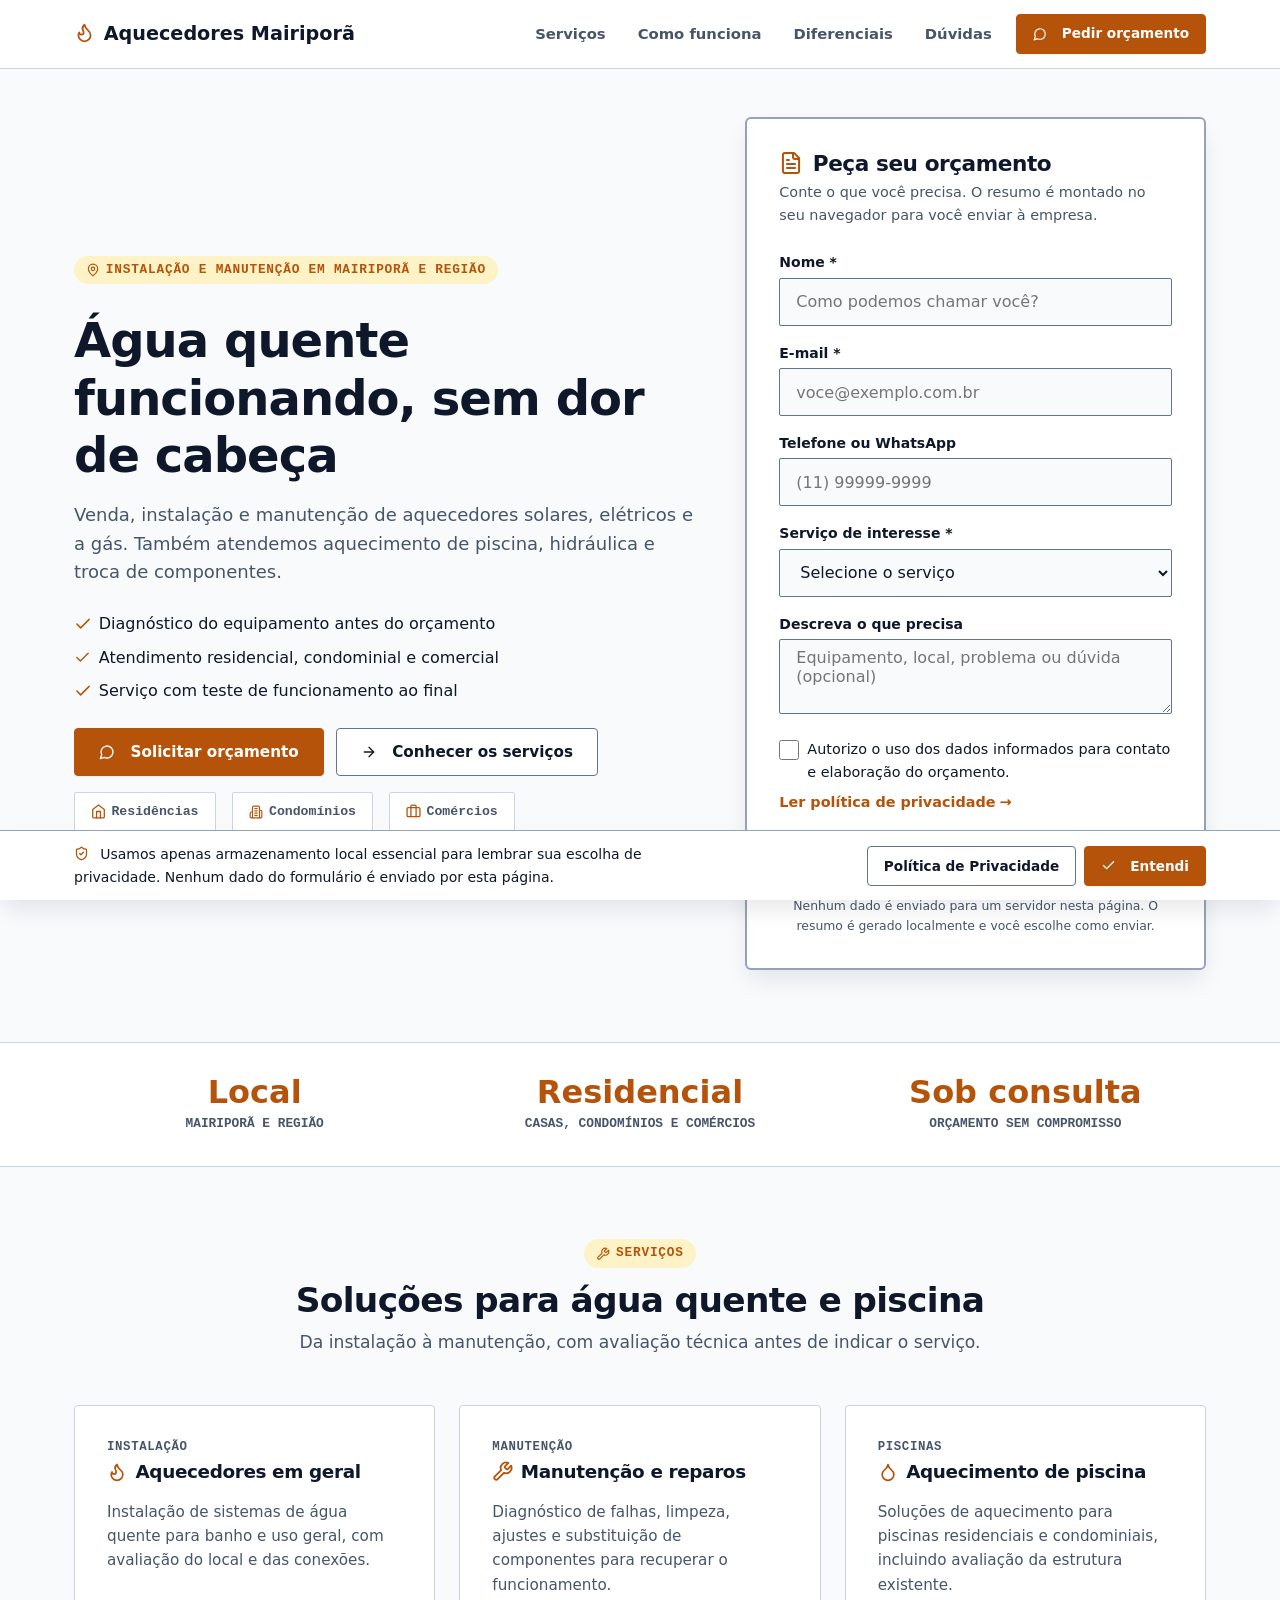
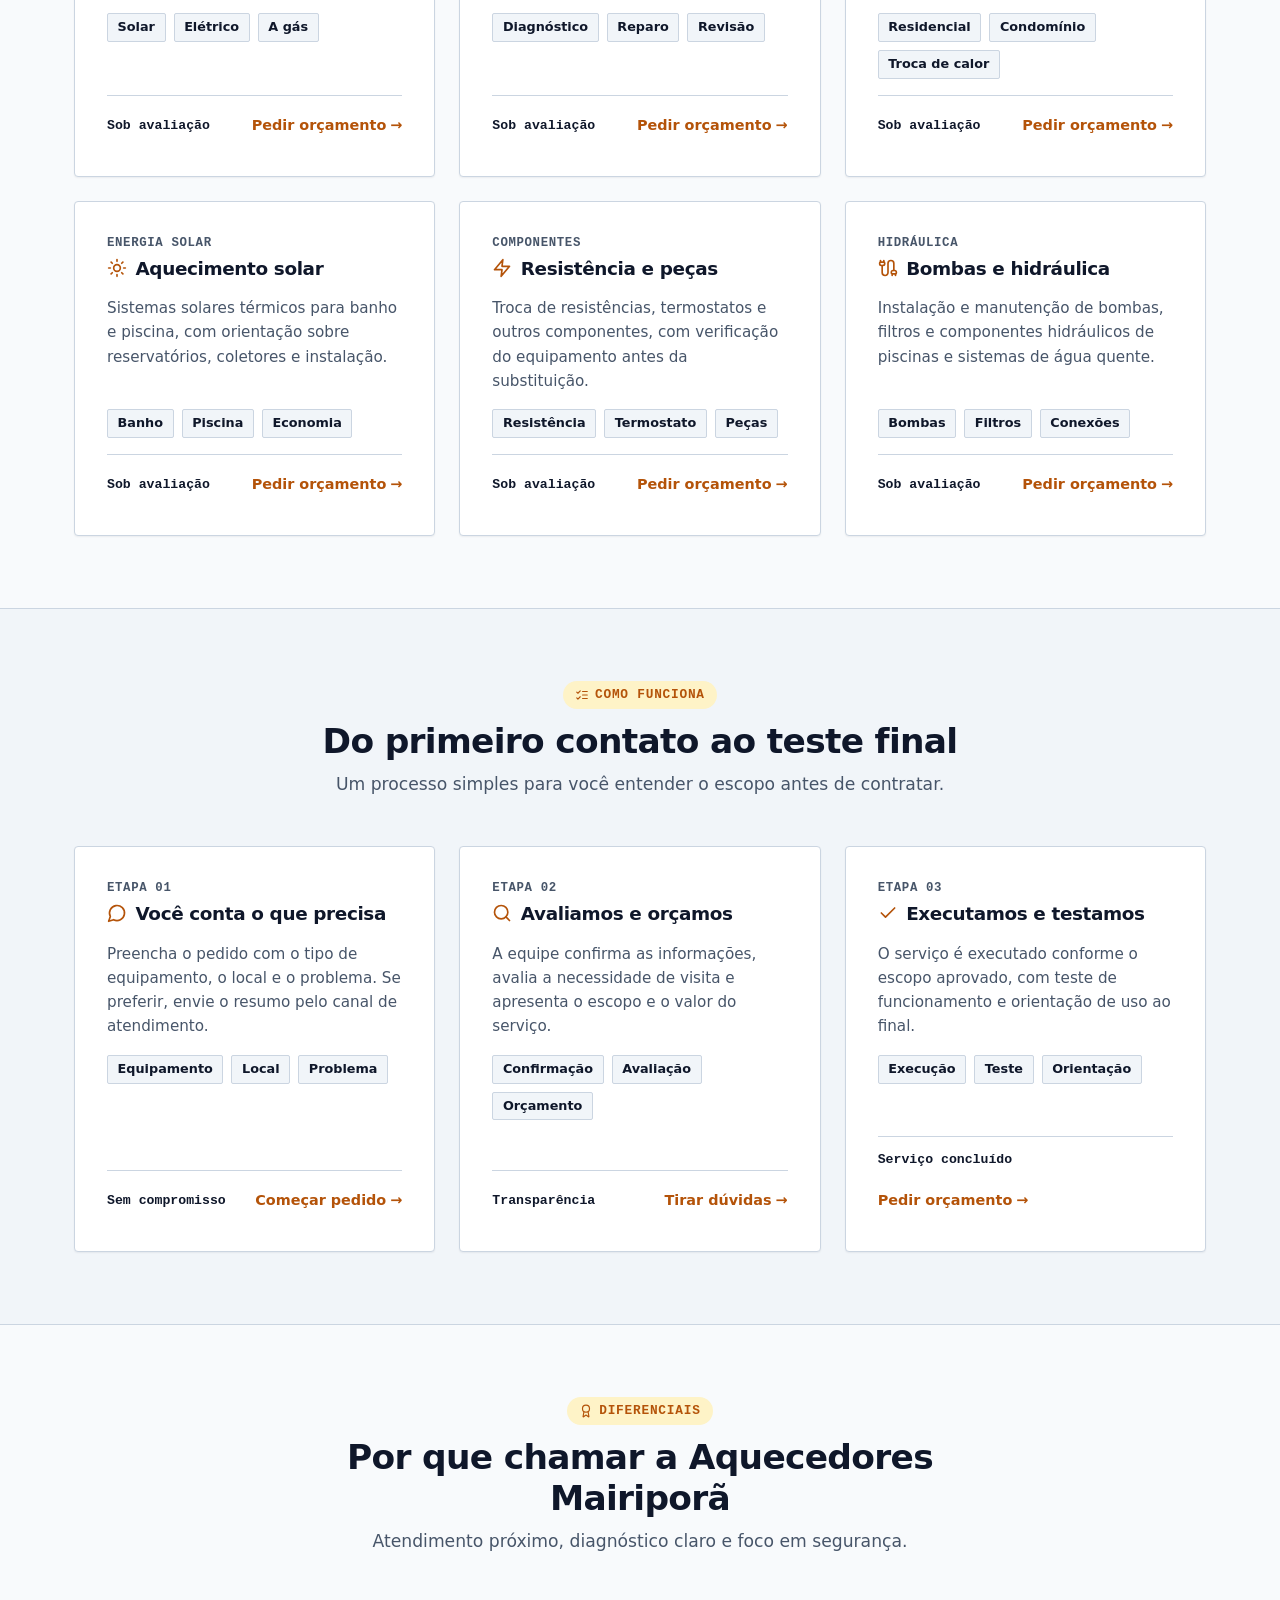
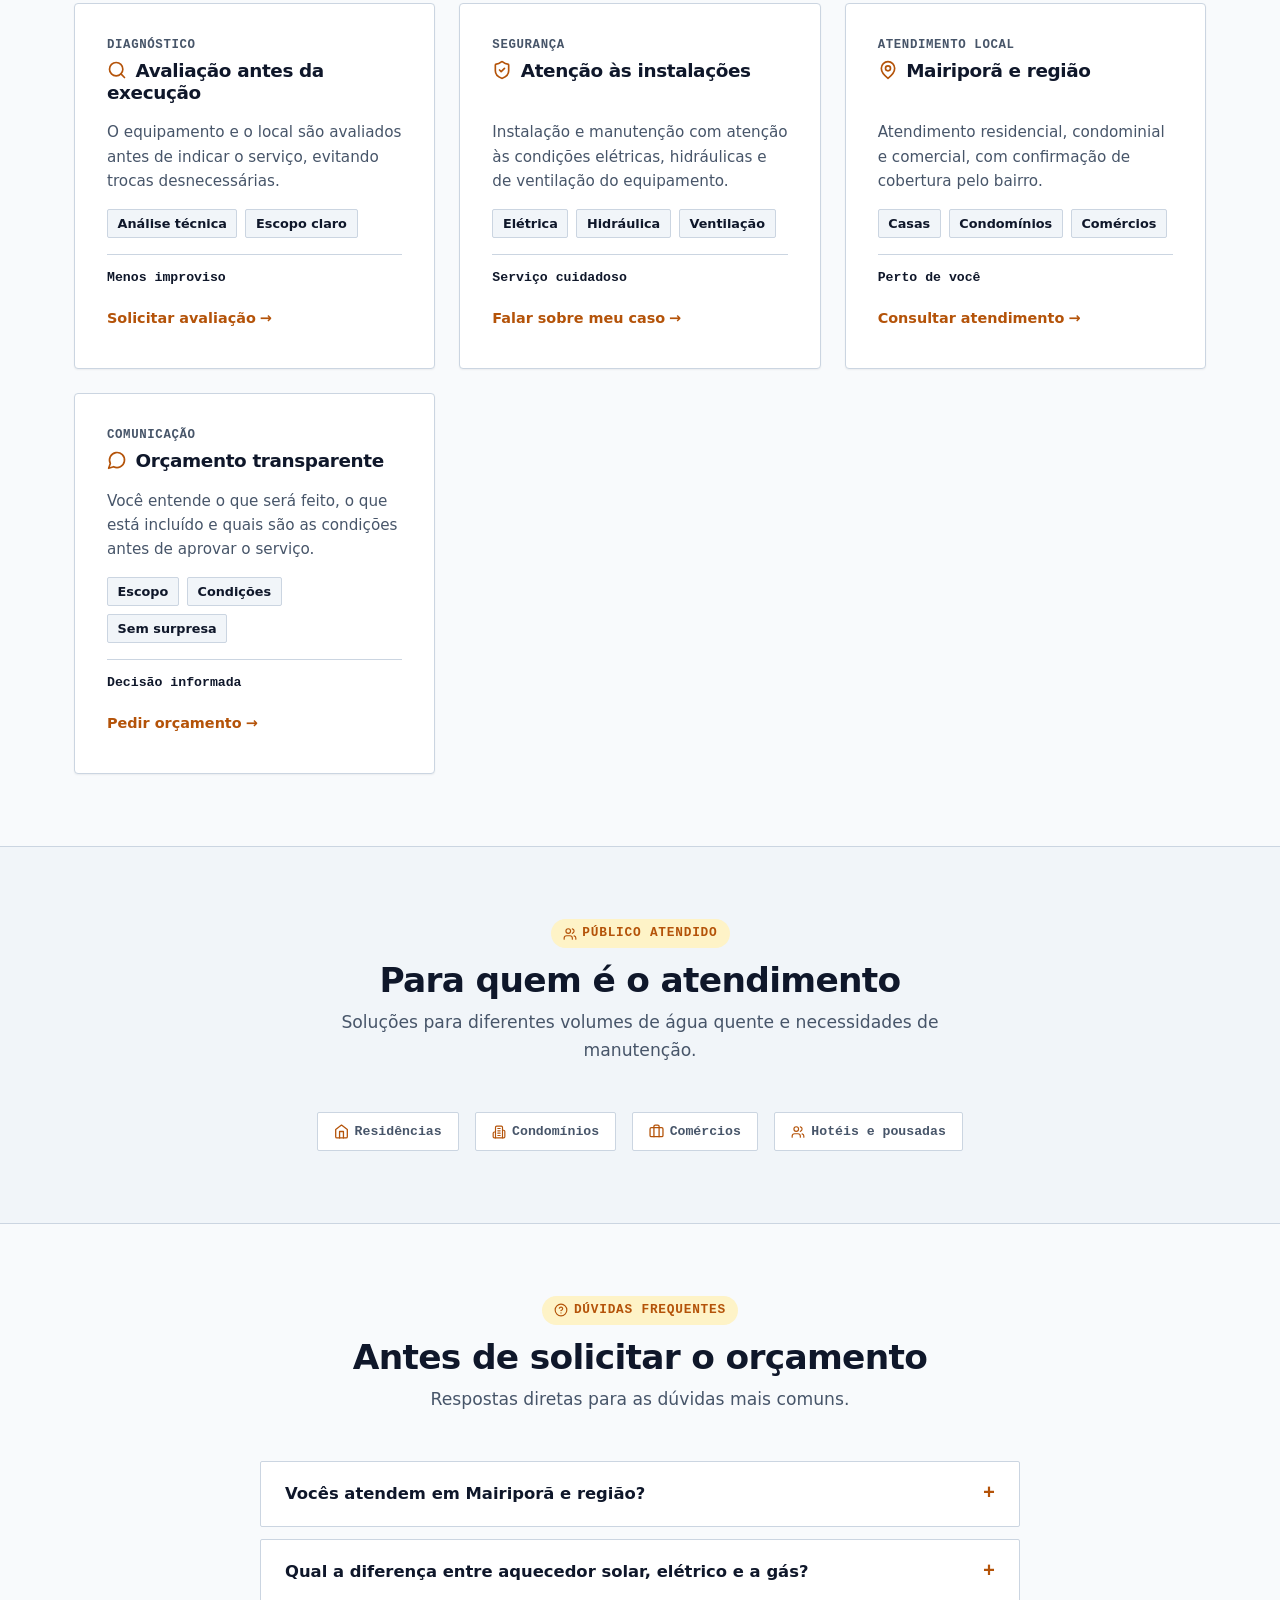
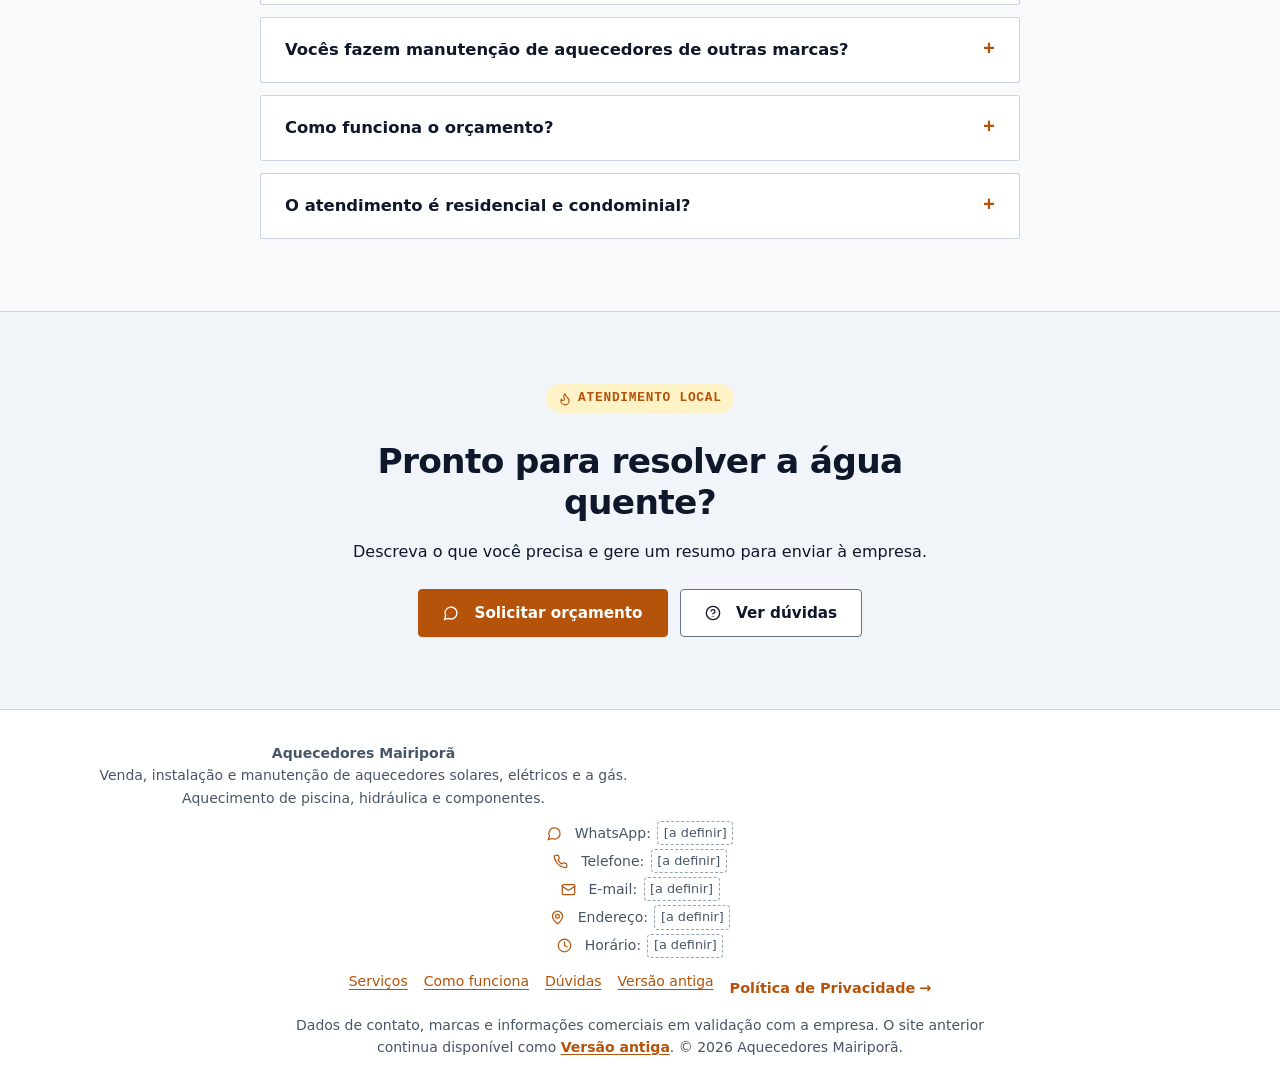
==== static/index.html @ c6a7354b "Landing page Aquecedores Mairipora com arquivo do site original" ====
<!DOCTYPE html>
<html lang="pt-BR" data-brand="industrial-obras" data-estilo="padrao">
<head>
  <meta charset="utf-8">
  <meta name="viewport" content="width=device-width, initial-scale=1.0">
  <title>Aquecedores Mairiporã — Instalação, manutenção e aquecimento de piscina</title>
  <meta name="description" content="Venda, instalação e manutenção de aquecedores solares, elétricos e a gás em Mairiporã e região. Aquecimento de piscina, hidráulica e troca de componentes.">
  <meta name="theme-color" content="#1c1917">

  <!-- Open Graph -->
  <meta property="og:type" content="website">
  <meta property="og:locale" content="pt_BR">
  <meta property="og:title" content="Aquecedores Mairiporã — Instalação, manutenção e aquecimento de piscina">
  <meta property="og:description" content="Atendimento técnico para residências, condomínios e comércios em Mairiporã e região. Solicite uma avaliação.">

  <!-- Twitter Card -->
  <meta name="twitter:card" content="summary">
  <meta name="twitter:title" content="Aquecedores Mairiporã">
  <meta name="twitter:description" content="Instalação, manutenção e aquecimento de piscina em Mairiporã e região.">

  <link rel="icon" href="assets/icons/flame.svg" type="image/svg+xml">
  <link rel="stylesheet" href="assets/css/styles.css">

  <!-- Dados Estruturados JSON-LD (Schema.org) -->
  <script type="application/ld+json">
  {
    "@context": "https://schema.org",
    "@graph": [
      {
        "@type": "HVACBusiness",
        "name": "Aquecedores Mairiporã",
        "description": "Venda, instalação e manutenção de aquecedores solares, elétricos e a gás, aquecimento de piscina, hidráulica e troca de componentes.",
        "areaServed": {
          "@type": "City",
          "name": "Mairiporã",
          "address": {
            "@type": "PostalAddress",
            "addressRegion": "SP",
            "addressCountry": "BR"
          }
        },
        "knowsAbout": [
          "Aquecedor solar",
          "Aquecedor elétrico",
          "Aquecedor a gás",
          "Aquecimento de piscina",
          "Manutenção de aquecedores",
          "Hidráulica de piscina"
        ]
      },
      {
        "@type": "FAQPage",
        "mainEntity": [
          {
            "@type": "Question",
            "name": "Vocês atendem em Mairiporã e região?",
            "acceptedAnswer": {
              "@type": "Answer",
              "text": "O atendimento é local. Informe o bairro e o tipo de serviço no pedido de orçamento para confirmar a cobertura."
            }
          },
          {
            "@type": "Question",
            "name": "Como funciona o orçamento?",
            "acceptedAnswer": {
              "@type": "Answer",
              "text": "Você descreve o equipamento e o problema. A equipe confirma as informações e apresenta o escopo e o valor do serviço."
            }
          },
          {
            "@type": "Question",
            "name": "Vocês fazem manutenção de aquecedores de outras marcas?",
            "acceptedAnswer": {
              "@type": "Answer",
              "text": "O equipamento é avaliado antes do serviço. A possibilidade e as condições são informadas no orçamento."
            }
          }
        ]
      }
    ]
  }
  </script>
</head>
<body>
  <a href="#conteudo-principal" class="skip-link">Pular para o conteúdo principal</a>

  <!-- Cabeçalho Principal -->
  <header class="site-header">
    <div class="container header-content">
      <a href="index.html" class="brand-logo" aria-label="Aquecedores Mairiporã — página inicial">
        <span data-icon="flame">Aquecedores Mairiporã</span>
      </a>

      <nav class="header-nav" aria-label="Navegação principal">
        <a href="#servicos">Serviços</a>
        <a href="#como-funciona">Como funciona</a>
        <a href="#diferenciais">Diferenciais</a>
        <a href="#faq">Dúvidas</a>
        <a href="#lead-form" class="btn btn-primary btn-sm" data-icon="message-circle">Pedir orçamento</a>
      </nav>
    </div>
  </header>

  <main id="conteudo-principal">

    <!-- 1. Hero: proposta de valor + formulário -->
    <section class="section-hero" aria-labelledby="hero-heading">
      <div class="container hero-grid">
        <div class="hero-copy">
          <p class="section-tag" data-icon="map-pin">Instalação e manutenção em Mairiporã e região</p>

          <h1 id="hero-heading">Água quente funcionando, sem dor de cabeça</h1>

          <p class="hero-subtitle">
            Venda, instalação e manutenção de aquecedores solares, elétricos e a gás. Também atendemos aquecimento de piscina, hidráulica e troca de componentes.
          </p>

          <ul class="check-list" aria-label="Benefícios do atendimento">
            <li data-icon="check">Diagnóstico do equipamento antes do orçamento</li>
            <li data-icon="check">Atendimento residencial, condominial e comercial</li>
            <li data-icon="check">Serviço com teste de funcionamento ao final</li>
          </ul>

          <div class="hero-actions">
            <a href="#lead-form" class="btn btn-primary" data-icon="message-circle">Solicitar orçamento</a>
            <a href="#servicos" class="btn btn-secondary" data-icon="arrow-right">Conhecer os serviços</a>
          </div>

          <ul class="logo-strip" aria-label="Resumo do atendimento">
            <li data-icon="home">Residências</li>
            <li data-icon="building-2">Condomínios</li>
            <li data-icon="briefcase">Comércios</li>
          </ul>
        </div>

        <div class="hero-action">
          <div class="form-card">
            <div class="form-header">
              <h2 class="form-title" data-icon="file-text">Peça seu orçamento</h2>
              <p class="form-desc">Conte o que você precisa. O resumo é montado no seu navegador para você enviar à empresa.</p>
            </div>

            <div id="form-feedback" class="form-feedback" aria-live="polite" tabindex="-1"></div>

            <form id="lead-form" novalidate>
              <input type="hidden" id="utm_source" name="utm_source" value="">
              <input type="hidden" id="utm_medium" name="utm_medium" value="">
              <input type="hidden" id="utm_campaign" name="utm_campaign" value="">
              <input type="hidden" id="utm_term" name="utm_term" value="">
              <input type="hidden" id="utm_content" name="utm_content" value="">

              <div class="form-group">
                <label for="lead-name" class="form-label">Nome *</label>
                <input
                  type="text"
                  id="lead-name"
                  name="name"
                  class="form-input"
                  placeholder="Como podemos chamar você?"
                  autocomplete="name"
                  required
                  aria-describedby="name-error"
                >
                <span id="name-error" class="form-error">Informe seu nome (mínimo 2 caracteres).</span>
              </div>

              <div class="form-group">
                <label for="lead-email" class="form-label">E-mail *</label>
                <input
                  type="email"
                  id="lead-email"
                  name="email"
                  class="form-input"
                  placeholder="voce@exemplo.com.br"
                  autocomplete="email"
                  inputmode="email"
                  required
                  aria-describedby="email-error"
                >
                <span id="email-error" class="form-error">Informe um endereço de e-mail válido.</span>
              </div>

              <div class="form-group">
                <label for="lead-phone" class="form-label">Telefone ou WhatsApp</label>
                <input
                  type="tel"
                  id="lead-phone"
                  name="phone"
                  class="form-input"
                  placeholder="(11) 99999-9999"
                  autocomplete="tel"
                  inputmode="tel"
                  aria-describedby="phone-error"
                >
                <span id="phone-error" class="form-error">Informe um telefone válido com DDD ou deixe o campo em branco.</span>
              </div>

              <div class="form-group">
                <label for="lead-service" class="form-label">Serviço de interesse *</label>
                <select
                  id="lead-service"
                  name="selected_service"
                  class="form-input"
                  required
                  aria-describedby="service-error"
                >
                  <option value="">Selecione o serviço</option>
                  <option value="Instalação de aquecedor">Instalação de aquecedor</option>
                  <option value="Manutenção ou reparo">Manutenção ou reparo</option>
                  <option value="Aquecimento de piscina">Aquecimento de piscina</option>
                  <option value="Aquecimento solar">Aquecimento solar</option>
                  <option value="Troca de resistência e componentes">Troca de resistência e componentes</option>
                  <option value="Hidráulica e bombas">Hidráulica e bombas</option>
                  <option value="Outro serviço">Outro serviço</option>
                </select>
                <span id="service-error" class="form-error">Selecione o serviço de interesse.</span>
              </div>

              <div class="form-group">
                <label for="lead-message" class="form-label">Descreva o que precisa</label>
                <textarea
                  id="lead-message"
                  name="message"
                  class="form-input"
                  rows="3"
                  placeholder="Equipamento, local, problema ou dúvida (opcional)"
                ></textarea>
              </div>

              <div class="form-group">
                <div class="form-check">
                  <input
                    type="checkbox"
                    id="lead-consent"
                    name="consent"
                    class="form-checkbox"
                    required
                    aria-describedby="consent-error"
                  >
                  <label for="lead-consent">Autorizo o uso dos dados informados para contato e elaboração do orçamento.</label>
                </div>
                <span id="consent-error" class="form-error">É necessário autorizar o contato para gerar o resumo.</span>
                <button type="button" class="card-link" data-open-lgpd-modal>Ler política de privacidade</button>
              </div>

              <button type="submit" class="btn btn-primary btn-block" data-icon="send">
                Gerar resumo do pedido
              </button>

              <p class="form-privacy">
                Nenhum dado é enviado para um servidor nesta página. O resumo é gerado localmente e você escolhe como enviar.
              </p>
            </form>
          </div>
        </div>
      </div>
    </section>

    <!-- 2. Faixa de métricas qualitativas -->
    <section class="section-metrics" aria-label="Resumo do atendimento">
      <div class="container metrics-grid">
        <div>
          <p class="metric-number">Local</p>
          <p class="metric-label">Mairiporã e região</p>
        </div>
        <div>
          <p class="metric-number">Residencial</p>
          <p class="metric-label">Casas, condomínios e comércios</p>
        </div>
        <div>
          <p class="metric-number">Sob consulta</p>
          <p class="metric-label">Orçamento sem compromisso</p>
        </div>
      </div>
    </section>

    <!-- 3. Serviços -->
    <section id="servicos" class="section" aria-labelledby="servicos-titulo">
      <div class="container">
        <header class="section-header">
          <p class="section-tag" data-icon="wrench">Serviços</p>
          <h2 id="servicos-titulo">Soluções para água quente e piscina</h2>
          <p class="section-lead">Da instalação à manutenção, com avaliação técnica antes de indicar o serviço.</p>
        </header>

        <div class="grid">
          <article class="card">
            <header class="card-header">
              <span class="meta">Instalação</span>
              <h3 data-icon="flame">Aquecedores em geral</h3>
            </header>
            <p>Instalação de sistemas de água quente para banho e uso geral, com avaliação do local e das conexões.</p>
            <ul class="tag-list" aria-label="Aplicações">
              <li>Solar</li>
              <li>Elétrico</li>
              <li>A gás</li>
            </ul>
            <footer class="card-footer">
              <span class="card-meta">Sob avaliação</span>
              <a href="#lead-form" class="card-link" data-select-service="Instalação de aquecedor">Pedir orçamento</a>
            </footer>
          </article>

          <article class="card">
            <header class="card-header">
              <span class="meta">Manutenção</span>
              <h3 data-icon="wrench">Manutenção e reparos</h3>
            </header>
            <p>Diagnóstico de falhas, limpeza, ajustes e substituição de componentes para recuperar o funcionamento.</p>
            <ul class="tag-list" aria-label="Aplicações">
              <li>Diagnóstico</li>
              <li>Reparo</li>
              <li>Revisão</li>
            </ul>
            <footer class="card-footer">
              <span class="card-meta">Sob avaliação</span>
              <a href="#lead-form" class="card-link" data-select-service="Manutenção ou reparo">Pedir orçamento</a>
            </footer>
          </article>

          <article class="card">
            <header class="card-header">
              <span class="meta">Piscinas</span>
              <h3 data-icon="droplet">Aquecimento de piscina</h3>
            </header>
            <p>Soluções de aquecimento para piscinas residenciais e condominiais, incluindo avaliação da estrutura existente.</p>
            <ul class="tag-list" aria-label="Aplicações">
              <li>Residencial</li>
              <li>Condomínio</li>
              <li>Troca de calor</li>
            </ul>
            <footer class="card-footer">
              <span class="card-meta">Sob avaliação</span>
              <a href="#lead-form" class="card-link" data-select-service="Aquecimento de piscina">Pedir orçamento</a>
            </footer>
          </article>

          <article class="card">
            <header class="card-header">
              <span class="meta">Energia solar</span>
              <h3 data-icon="sun">Aquecimento solar</h3>
            </header>
            <p>Sistemas solares térmicos para banho e piscina, com orientação sobre reservatórios, coletores e instalação.</p>
            <ul class="tag-list" aria-label="Aplicações">
              <li>Banho</li>
              <li>Piscina</li>
              <li>Economia</li>
            </ul>
            <footer class="card-footer">
              <span class="card-meta">Sob avaliação</span>
              <a href="#lead-form" class="card-link" data-select-service="Aquecimento solar">Pedir orçamento</a>
            </footer>
          </article>

          <article class="card">
            <header class="card-header">
              <span class="meta">Componentes</span>
              <h3 data-icon="zap">Resistência e peças</h3>
            </header>
            <p>Troca de resistências, termostatos e outros componentes, com verificação do equipamento antes da substituição.</p>
            <ul class="tag-list" aria-label="Aplicações">
              <li>Resistência</li>
              <li>Termostato</li>
              <li>Peças</li>
            </ul>
            <footer class="card-footer">
              <span class="card-meta">Sob avaliação</span>
              <a href="#lead-form" class="card-link" data-select-service="Troca de resistência e componentes">Pedir orçamento</a>
            </footer>
          </article>

          <article class="card">
            <header class="card-header">
              <span class="meta">Hidráulica</span>
              <h3 data-icon="cable">Bombas e hidráulica</h3>
            </header>
            <p>Instalação e manutenção de bombas, filtros e componentes hidráulicos de piscinas e sistemas de água quente.</p>
            <ul class="tag-list" aria-label="Aplicações">
              <li>Bombas</li>
              <li>Filtros</li>
              <li>Conexões</li>
            </ul>
            <footer class="card-footer">
              <span class="card-meta">Sob avaliação</span>
              <a href="#lead-form" class="card-link" data-select-service="Hidráulica e bombas">Pedir orçamento</a>
            </footer>
          </article>
        </div>
      </div>
    </section>

    <!-- 4. Como funciona -->
    <section id="como-funciona" class="section section-alt" aria-labelledby="como-funciona-titulo">
      <div class="container">
        <header class="section-header">
          <p class="section-tag" data-icon="list-checks">Como funciona</p>
          <h2 id="como-funciona-titulo">Do primeiro contato ao teste final</h2>
          <p class="section-lead">Um processo simples para você entender o escopo antes de contratar.</p>
        </header>

        <div class="grid">
          <article class="card">
            <header class="card-header">
              <span class="meta">Etapa 01</span>
              <h3 data-icon="message-circle">Você conta o que precisa</h3>
            </header>
            <p>Preencha o pedido com o tipo de equipamento, o local e o problema. Se preferir, envie o resumo pelo canal de atendimento.</p>
            <ul class="tag-list" aria-label="O que informar">
              <li>Equipamento</li>
              <li>Local</li>
              <li>Problema</li>
            </ul>
            <footer class="card-footer">
              <span class="card-meta">Sem compromisso</span>
              <a href="#lead-form" class="card-link">Começar pedido</a>
            </footer>
          </article>

          <article class="card">
            <header class="card-header">
              <span class="meta">Etapa 02</span>
              <h3 data-icon="search">Avaliamos e orçamos</h3>
            </header>
            <p>A equipe confirma as informações, avalia a necessidade de visita e apresenta o escopo e o valor do serviço.</p>
            <ul class="tag-list" aria-label="O que acontece">
              <li>Confirmação</li>
              <li>Avaliação</li>
              <li>Orçamento</li>
            </ul>
            <footer class="card-footer">
              <span class="card-meta">Transparência</span>
              <a href="#faq" class="card-link">Tirar dúvidas</a>
            </footer>
          </article>

          <article class="card">
            <header class="card-header">
              <span class="meta">Etapa 03</span>
              <h3 data-icon="check">Executamos e testamos</h3>
            </header>
            <p>O serviço é executado conforme o escopo aprovado, com teste de funcionamento e orientação de uso ao final.</p>
            <ul class="tag-list" aria-label="Entrega">
              <li>Execução</li>
              <li>Teste</li>
              <li>Orientação</li>
            </ul>
            <footer class="card-footer">
              <span class="card-meta">Serviço concluído</span>
              <a href="#lead-form" class="card-link">Pedir orçamento</a>
            </footer>
          </article>
        </div>
      </div>
    </section>

    <!-- 5. Diferenciais -->
    <section id="diferenciais" class="section" aria-labelledby="diferenciais-titulo">
      <div class="container">
        <header class="section-header">
          <p class="section-tag" data-icon="award">Diferenciais</p>
          <h2 id="diferenciais-titulo">Por que chamar a Aquecedores Mairiporã</h2>
          <p class="section-lead">Atendimento próximo, diagnóstico claro e foco em segurança.</p>
        </header>

        <div class="grid">
          <article class="card">
            <header class="card-header">
              <span class="meta">Diagnóstico</span>
              <h3 data-icon="search">Avaliação antes da execução</h3>
            </header>
            <p>O equipamento e o local são avaliados antes de indicar o serviço, evitando trocas desnecessárias.</p>
            <ul class="tag-list" aria-label="Benefícios">
              <li>Análise técnica</li>
              <li>Escopo claro</li>
            </ul>
            <footer class="card-footer">
              <span class="card-meta">Menos improviso</span>
              <a href="#lead-form" class="card-link">Solicitar avaliação</a>
            </footer>
          </article>

          <article class="card">
            <header class="card-header">
              <span class="meta">Segurança</span>
              <h3 data-icon="shield-check">Atenção às instalações</h3>
            </header>
            <p>Instalação e manutenção com atenção às condições elétricas, hidráulicas e de ventilação do equipamento.</p>
            <ul class="tag-list" aria-label="Cuidados">
              <li>Elétrica</li>
              <li>Hidráulica</li>
              <li>Ventilação</li>
            </ul>
            <footer class="card-footer">
              <span class="card-meta">Serviço cuidadoso</span>
              <a href="#lead-form" class="card-link">Falar sobre meu caso</a>
            </footer>
          </article>

          <article class="card">
            <header class="card-header">
              <span class="meta">Atendimento local</span>
              <h3 data-icon="map-pin">Mairiporã e região</h3>
            </header>
            <p>Atendimento residencial, condominial e comercial, com confirmação de cobertura pelo bairro.</p>
            <ul class="tag-list" aria-label="Público">
              <li>Casas</li>
              <li>Condomínios</li>
              <li>Comércios</li>
            </ul>
            <footer class="card-footer">
              <span class="card-meta">Perto de você</span>
              <a href="#lead-form" class="card-link">Consultar atendimento</a>
            </footer>
          </article>

          <article class="card">
            <header class="card-header">
              <span class="meta">Comunicação</span>
              <h3 data-icon="message-circle">Orçamento transparente</h3>
            </header>
            <p>Você entende o que será feito, o que está incluído e quais são as condições antes de aprovar o serviço.</p>
            <ul class="tag-list" aria-label="Benefícios">
              <li>Escopo</li>
              <li>Condições</li>
              <li>Sem surpresa</li>
            </ul>
            <footer class="card-footer">
              <span class="card-meta">Decisão informada</span>
              <a href="#lead-form" class="card-link">Pedir orçamento</a>
            </footer>
          </article>
        </div>
      </div>
    </section>

    <!-- 6. Público atendido -->
    <section class="section section-alt" aria-labelledby="publico-titulo">
      <div class="container">
        <header class="section-header">
          <p class="section-tag" data-icon="users">Público atendido</p>
          <h2 id="publico-titulo">Para quem é o atendimento</h2>
          <p class="section-lead">Soluções para diferentes volumes de água quente e necessidades de manutenção.</p>
        </header>

        <ul class="logo-strip" aria-label="Tipos de atendimento">
          <li data-icon="home">Residências</li>
          <li data-icon="building-2">Condomínios</li>
          <li data-icon="briefcase">Comércios</li>
          <li data-icon="users">Hotéis e pousadas</li>
        </ul>
      </div>
    </section>

    <!-- 7. FAQ -->
    <section id="faq" class="section" aria-labelledby="faq-titulo">
      <div class="container">
        <header class="section-header">
          <p class="section-tag" data-icon="help-circle">Dúvidas frequentes</p>
          <h2 id="faq-titulo">Antes de solicitar o orçamento</h2>
          <p class="section-lead">Respostas diretas para as dúvidas mais comuns.</p>
        </header>

        <div class="faq-list">
          <details class="faq-item">
            <summary class="faq-question">Vocês atendem em Mairiporã e região?</summary>
            <div class="faq-answer">
              <p>O atendimento é local. Informe o bairro e o tipo de serviço no pedido de orçamento para confirmar a cobertura.</p>
            </div>
          </details>

          <details class="faq-item">
            <summary class="faq-question">Qual a diferença entre aquecedor solar, elétrico e a gás?</summary>
            <div class="faq-answer">
              <p>O solar usa a energia do sol para aquecer a água; o elétrico usa resistência; o a gás usa combustível e exige instalação adequada de ventilação. A escolha depende do local, do consumo e da estrutura disponível.</p>
            </div>
          </details>

          <details class="faq-item">
            <summary class="faq-question">Vocês fazem manutenção de aquecedores de outras marcas?</summary>
            <div class="faq-answer">
              <p>O equipamento é avaliado antes do serviço. A possibilidade e as condições são informadas no orçamento.</p>
            </div>
          </details>

          <details class="faq-item">
            <summary class="faq-question">Como funciona o orçamento?</summary>
            <div class="faq-answer">
              <p>Você descreve o equipamento e o problema. A equipe confirma as informações e apresenta o escopo e o valor do serviço.</p>
            </div>
          </details>

          <details class="faq-item">
            <summary class="faq-question">O atendimento é residencial e condominial?</summary>
            <div class="faq-answer">
              <p>Sim. O atendimento é voltado a residências, condomínios e comércios, incluindo sistemas de água quente e piscinas.</p>
            </div>
          </details>
        </div>
      </div>
    </section>

    <!-- 8. CTA final -->
    <section class="section section-alt" aria-labelledby="cta-final-titulo">
      <div class="container cta-banner">
        <p class="section-tag" data-icon="flame">Atendimento local</p>
        <h2 id="cta-final-titulo">Pronto para resolver a água quente?</h2>
        <p>Descreva o que você precisa e gere um resumo para enviar à empresa.</p>
        <div class="hero-actions">
          <a href="#lead-form" class="btn btn-primary" data-icon="message-circle">Solicitar orçamento</a>
          <a href="#faq" class="btn btn-secondary" data-icon="help-circle">Ver dúvidas</a>
        </div>
      </div>
    </section>

  </main>

  <!-- Rodapé -->
  <footer class="site-footer">
    <div class="container">
      <p><strong>Aquecedores Mairiporã</strong></p>
      <p>Venda, instalação e manutenção de aquecedores solares, elétricos e a gás. Aquecimento de piscina, hidráulica e componentes.</p>

      <ul class="contact-list" aria-label="Canais de contato">
        <li data-icon="message-circle">WhatsApp: <span class="placeholder">[a definir]</span></li>
        <li data-icon="phone">Telefone: <span class="placeholder">[a definir]</span></li>
        <li data-icon="mail">E-mail: <span class="placeholder">[a definir]</span></li>
        <li data-icon="map-pin">Endereço: <span class="placeholder">[a definir]</span></li>
        <li data-icon="clock">Horário: <span class="placeholder">[a definir]</span></li>
      </ul>

      <ul class="footer-links">
        <li><a href="#servicos">Serviços</a></li>
        <li><a href="#como-funciona">Como funciona</a></li>
        <li><a href="#faq">Dúvidas</a></li>
        <li><a href="versao-antiga/index.html" title="Abrir o arquivo do site original">Versão antiga</a></li>
        <li><button type="button" class="card-link" data-open-lgpd-modal>Política de Privacidade</button></li>
      </ul>

      <p class="footer-note">
        Dados de contato, marcas e informações comerciais em validação com a empresa.
        O site anterior continua disponível como <a href="versao-antiga/index.html" title="Abrir o arquivo do site original">Versão antiga</a>.
        © <span data-current-year>2026</span> Aquecedores Mairiporã.
      </p>
    </div>
  </footer>

  <!-- Barra flutuante de conversão -->
  <aside class="floating-cta" aria-label="Atalho para orçamento">
    <a href="#lead-form" class="btn btn-primary btn-sm" data-icon="message-circle">Pedir orçamento</a>
  </aside>

  <!-- Aviso de privacidade / LGPD -->
  <aside id="lgpd-banner" class="lgpd-banner" aria-label="Aviso de privacidade" data-lgpd-banner hidden>
    <div class="container lgpd-banner-inner">
      <p data-icon="shield-check">
        Usamos apenas armazenamento local essencial para lembrar sua escolha de privacidade. Nenhum dado do formulário é enviado por esta página.
      </p>
      <div class="lgpd-actions">
        <button type="button" class="btn btn-secondary btn-sm" data-open-lgpd-modal>Política de Privacidade</button>
        <button type="button" class="btn btn-primary btn-sm" data-accept-lgpd data-icon="check">Entendi</button>
      </div>
    </div>
  </aside>

  <dialog id="dialog-lgpd" class="proto-dialog" aria-labelledby="dialog-lgpd-title">
    <article class="card">
      <header class="card-header">
        <span class="meta">Privacidade · LGPD (Lei nº 13.709/2018)</span>
        <h3 id="dialog-lgpd-title" data-icon="lock">Política de Privacidade</h3>
      </header>
      <div>
        <p><strong>1. Dados informados:</strong> nome, e-mail, telefone, serviço de interesse e mensagem são usados somente para contato e elaboração do orçamento solicitado.</p>
        <p><strong>2. Funcionamento desta página:</strong> o resumo do pedido é montado no seu navegador. Nenhum dado é enviado a um servidor por esta página; o envio depende da ação de copiar o resumo ou abrir o canal de atendimento configurado.</p>
        <p><strong>3. Armazenamento local:</strong> usamos o armazenamento local apenas para registrar que você leu este aviso. Você pode limpar esses dados no navegador a qualquer momento.</p>
        <p><strong>4. Direitos do titular:</strong> para solicitar confirmação, correção ou exclusão dos seus dados, use os canais de contato informados no rodapé.</p>
      </div>
      <ul class="tag-list" aria-label="Compromissos de privacidade">
        <li>Dados mínimos</li>
        <li>Sem envio automático</li>
        <li>Controle do titular</li>
      </ul>
      <footer class="card-footer">
        <form method="dialog">
          <button type="submit" class="btn btn-secondary btn-sm">Fechar</button>
        </form>
        <button type="button" class="btn btn-primary btn-sm" data-accept-lgpd data-icon="check">Entendi</button>
      </footer>
    </article>
  </dialog>

  <script src="assets/js/main.js"></script>
</body>
</html>
---- static/assets/css/styles.css ----
/* ==========================================================================
   Kit Mestre de Landing Pages e Protótipos Comerciais - Folha de Estilo Única
   Serve index.html, prototipos.html e todos os projetos derivados.
   Pilares: Simplicidade, Padronização Estrutural (Subgrid), WCAG 2.2 AA

   Camadas do arquivo (ordem importa - ver docs/estilos/README.md):
     1.  Tokens globais, temas de cor (data-theme) e marcas de acento (data-brand)
     1B. Camada de estilos visuais (data-estilo)  <- forma, tipografia, densidade
     2-10. Core de componentes reutilizáveis
     11. Overrides de componente por estilo    (data-estilo)
     12. Movimento reduzido e impressão
   ========================================================================== */

/* --------------------------------------------------------------------------
   1. Design Tokens, Temas de Cor (data-theme) e Piso de Acessibilidade
   -------------------------------------------------------------------------- */
:root,
html[data-theme="light"] {
  --font-sans: system-ui, -apple-system, BlinkMacSystemFont, "Segoe UI", Roboto, "Helvetica Neue", Arial, sans-serif;
  --font-mono: ui-monospace, "Cascadia Mono", "SFMono-Regular", Consolas, monospace;

  /* Paleta Base - Tema Claro (Contraste WCAG 2.2 AA) */
  --color-bg: #f8fafc;
  --color-surface: #ffffff;
  --color-surface-subtle: #f1f5f9;
  --color-border: #cbd5e1;
  --color-border-strong: #94a3b8;
  --color-text-main: #0f172a;
  --color-text-muted: #475569;

  /* Perfil 1 (Padrão): Corporativo B2B */
  --color-primary: #0f172a;
  --color-cta: #0369a1;
  --color-cta-hover: #075985;
  --color-cta-subtle: #e0f2fe;
  --color-cta-text: #ffffff;
  --color-accent-ink: var(--color-cta);
  --color-accent-outline: var(--color-cta);
  --color-cta-contrast: var(--color-cta-text);

  /* Estados Semânticos */
  --color-success: #15803d;
  --color-success-bg: #f0fdf4;
  --color-error: #b91c1c;
  --color-error-bg: #fef2f2;
  --color-warning: #b45309;
  --color-warning-bg: #fef3c7;

  /* Foco Visível (WCAG 2.2 SC 2.4.7) */
  --focus-ring: 2px solid var(--color-accent-outline);
  --focus-offset: 3px;

  /* Escala de Espaçamento */
  --space-2xs: 0.25rem;
  --space-xs: 0.5rem;
  --space-sm: 0.75rem;
  --space-md: 1rem;
  --space-lg: 1.5rem;
  --space-xl: 2rem;
  --space-2xl: 3rem;
  --space-3xl: 4.5rem;

  /* Bordas, Raios e Sombras */
  --line-width: 1px;
  --radius-sm: 6px;
  --radius-md: 10px;
  --radius-lg: 14px;
  --radius-pill: 9999px;
  --shadow-sm: 0 1px 2px 0 rgba(15, 23, 42, 0.06);
  --shadow-md: 0 4px 12px -2px rgba(15, 23, 42, 0.08);
  --shadow-lg: 0 12px 24px -4px rgba(15, 23, 42, 0.1);

  --transition-fast: 0.15s ease;

  /* Tipografia de corpo (sobrescrita por data-estilo) */
  --font-serif: ui-serif, Georgia, "Times New Roman", Times, serif;
  --font-size-body: 1rem;
  --line-height-body: 1.6;

  /* Densidade de seção (sobrescrita por data-estilo) */
  --section-space: var(--space-3xl);

  /* Piso de Acessibilidade - WCAG 2.2 SC 1.4.11 (>= 3:1 em componentes) */
  --color-border-functional: #64748b;
  --field-border-width: var(--line-width);

  /* Acento neutro usado por estilos (ex.: blueprint tecnico) */
  --color-style-accent: #0e7490;

  /* Tratamento de foco por estilo (padrao: anel; institucional: bloco amarelo) */
  --focus-block-bg: transparent;
  --focus-block-shadow: none;
}

/* Perfil 2: SaaS & Tecnologia (Índigo Vibrante) */
html[data-brand="saas-tech"] {
  --color-cta: #4338ca;
  --color-cta-hover: #3730a3;
  --color-cta-subtle: #e0e7ff;
  --radius-sm: 8px;
  --radius-md: 12px;
  --radius-lg: 18px;
}

/* Perfil 3: Executivo, Saúde & Clínicas (Esmeralda) */
html[data-brand="executivo-saude"] {
  --color-cta: #047857;
  --color-cta-hover: #065f46;
  --color-cta-subtle: #d1fae5;
}

/* Perfil 4: Industrial, Engenharia & Condomínios (Âmbar Técnico / Cantos Retos) */
html[data-brand="industrial-obras"] {
  --color-cta: #b45309;
  --color-cta-hover: #92400e;
  --color-cta-subtle: #fef3c7;
  --radius-sm: 2px;
  --radius-md: 4px;
  --radius-lg: 6px;
}

/* Perfil 5: Comércio, Varejo & Oferta Direta (Laranja/Vermelho Conversão) */
html[data-brand="comercio-varejo"] {
  --color-cta: #c2410c;
  --color-cta-hover: #9a3412;
  --color-cta-subtle: #ffedd5;
}

/* Perfil 6: Editorial Neo-Brutalista (Bordas Marcadas e Sombra Sólida) */
html[data-brand="editorial-brutalista"] {
  --color-bg: #fffdf7;
  --color-border: #0f172a;
  --color-border-strong: #0f172a;
  --color-cta: #1d4ed8;
  --color-cta-hover: #1e40af;
  --color-cta-subtle: #dbeafe;
  --line-width: 2px;
  --radius-sm: 0px;
  --radius-md: 0px;
  --radius-lg: 0px;
  --shadow-sm: 4px 4px 0 var(--color-border-strong);
  --shadow-md: 6px 6px 0 var(--color-border-strong);
  --shadow-lg: 8px 8px 0 var(--color-border-strong);
}

/* Novas paletas: acento, neutro de fundo e par de texto do CTA. */
html[data-brand="terracota-areia"] {
  --color-bg: #faf7f2; --color-surface-subtle: #f3ece3;
  --color-cta: #a23622; --color-cta-hover: #812b1d;
  --color-cta-subtle: #fbeae4; --color-cta-text: #ffffff;
}
html[data-brand="vinho-mauve"] {
  --color-bg: #faf7fa; --color-surface-subtle: #f3edf3;
  --color-cta: #9f1239; --color-cta-hover: #881337;
  --color-cta-subtle: #ffe4e6; --color-cta-text: #ffffff;
}
html[data-brand="lima-grafite"] {
  --color-bg: #f7f9fb; --color-surface-subtle: #eaf0f5;
  --color-cta: #bef264; --color-cta-hover: #a3e635;
  --color-cta-subtle: #edf7c8; --color-cta-text: #1f2937;
  --color-accent-ink: #4d6b00; --color-accent-outline: #4d6b00;
}
html[data-brand="bronze-areia"] {
  --color-bg: #faf8f3; --color-surface-subtle: #f2eddf;
  --color-cta: #825c25; --color-cta-hover: #67461c;
  --color-cta-subtle: #f7ebd8; --color-cta-text: #ffffff;
}

/* Tema Escuro (Automático pelo Sistema ou Forçado via data-theme="dark") */
@media (prefers-color-scheme: dark) {
  html:not([data-theme="light"]) {
    --color-bg: #0b0f17;
    --color-surface: #131b28;
    --color-surface-subtle: #1a2436;
    --color-border: #283548;
    --color-border-strong: #3b4d66;
    --color-text-main: #f8fafc;
    --color-text-muted: #94a3b8;
    --color-primary: #f8fafc;
    --color-cta: #38bdf8;
    --color-cta-hover: #7dd3fc;
    --color-cta-subtle: rgba(56, 189, 248, 0.14);
    --color-cta-text: #04101c;
    --color-success: #4ade80;
    --color-success-bg: rgba(74, 222, 128, 0.12);
    --color-error: #f87171;
    --color-error-bg: rgba(248, 113, 113, 0.12);
    --color-warning: #fbbf24;
    --color-warning-bg: rgba(251, 191, 36, 0.12);

    /* Piso de acessibilidade em tema escuro */
    --color-border-functional: #7d8b9e;
    --color-style-accent: #22d3ee;
  }
  html:not([data-theme="light"])[data-brand="saas-tech"] {
    --color-cta: #818cf8; --color-cta-hover: #a5b4fc;
    --color-cta-subtle: rgba(129, 140, 248, 0.15);
  }
  html:not([data-theme="light"])[data-brand="executivo-saude"] {
    --color-cta: #34d399; --color-cta-hover: #6ee7b7;
    --color-cta-subtle: rgba(52, 211, 153, 0.15);
  }
  html:not([data-theme="light"])[data-brand="industrial-obras"] {
    --color-cta: #fbbf24; --color-cta-hover: #fcd34d;
    --color-cta-subtle: rgba(251, 191, 36, 0.15);
  }
  html:not([data-theme="light"])[data-brand="comercio-varejo"] {
    --color-cta: #fb923c; --color-cta-hover: #fdba74;
    --color-cta-subtle: rgba(251, 146, 60, 0.15);
  }
  html:not([data-theme="light"])[data-brand="terracota-areia"] {
    --color-bg: #191310; --color-surface: #251c18; --color-surface-subtle: #33251e;
    --color-cta: #fb8f75; --color-cta-hover: #f9ae96;
    --color-cta-subtle: rgba(251, 143, 117, .16); --color-cta-text: #23100b;
  }
  html:not([data-theme="light"])[data-brand="vinho-mauve"] {
    --color-bg: #19121a; --color-surface: #251b27; --color-surface-subtle: #332538;
    --color-cta: #fb7185; --color-cta-hover: #fda4af;
    --color-cta-subtle: rgba(251, 113, 133, .16); --color-cta-text: #2d0a15;
  }
  html:not([data-theme="light"])[data-brand="lima-grafite"] {
    --color-bg: #0d141c; --color-surface: #17212b; --color-surface-subtle: #22303b;
    --color-cta: #a3e635; --color-cta-hover: #bef264;
    --color-cta-subtle: rgba(163, 230, 53, .16); --color-cta-text: #111827;
    --color-accent-ink: #a3e635; --color-accent-outline: #a3e635;
  }
  html:not([data-theme="light"])[data-brand="bronze-areia"] {
    --color-bg: #181510; --color-surface: #242019; --color-surface-subtle: #332b20;
    --color-cta: #d6ae6e; --color-cta-hover: #e7c899;
    --color-cta-subtle: rgba(214, 174, 110, .16); --color-cta-text: #24180a;
  }
}

html[data-theme="dark"] {
  --color-bg: #0b0f17;
  --color-surface: #131b28;
  --color-surface-subtle: #1a2436;
  --color-border: #283548;
  --color-border-strong: #3b4d66;
  --color-text-main: #f8fafc;
  --color-text-muted: #94a3b8;
  --color-primary: #f8fafc;
  --color-cta: #38bdf8;
  --color-cta-hover: #7dd3fc;
  --color-cta-subtle: rgba(56, 189, 248, 0.14);
  --color-cta-text: #04101c;
  --color-success: #4ade80;
  --color-success-bg: rgba(74, 222, 128, 0.12);
  --color-error: #f87171;
  --color-error-bg: rgba(248, 113, 113, 0.12);
  --color-warning: #fbbf24;
  --color-warning-bg: rgba(251, 191, 36, 0.12);

  /* Piso de acessibilidade em tema escuro */
  --color-border-functional: #7d8b9e;
  --color-style-accent: #22d3ee;
}

html[data-theme="dark"][data-brand="saas-tech"] {
  --color-cta: #818cf8;
  --color-cta-hover: #a5b4fc;
  --color-cta-subtle: rgba(129, 140, 248, 0.15);
}

html[data-theme="dark"][data-brand="executivo-saude"] {
  --color-cta: #34d399;
  --color-cta-hover: #6ee7b7;
  --color-cta-subtle: rgba(52, 211, 153, 0.15);
}

html[data-theme="dark"][data-brand="industrial-obras"] {
  --color-cta: #fbbf24;
  --color-cta-hover: #fcd34d;
  --color-cta-subtle: rgba(251, 191, 36, 0.15);
}

html[data-theme="dark"][data-brand="comercio-varejo"] {
  --color-cta: #fb923c;
  --color-cta-hover: #fdba74;
  --color-cta-subtle: rgba(251, 146, 60, 0.15);
}
html[data-theme="dark"][data-brand="terracota-areia"] {
  --color-bg: #191310; --color-surface: #251c18; --color-surface-subtle: #33251e;
  --color-cta: #fb8f75; --color-cta-hover: #f9ae96;
  --color-cta-subtle: rgba(251, 143, 117, .16); --color-cta-text: #23100b;
}
html[data-theme="dark"][data-brand="vinho-mauve"] {
  --color-bg: #19121a; --color-surface: #251b27; --color-surface-subtle: #332538;
  --color-cta: #fb7185; --color-cta-hover: #fda4af;
  --color-cta-subtle: rgba(251, 113, 133, .16); --color-cta-text: #2d0a15;
}
html[data-theme="dark"][data-brand="lima-grafite"] {
  --color-bg: #0d141c; --color-surface: #17212b; --color-surface-subtle: #22303b;
  --color-cta: #a3e635; --color-cta-hover: #bef264;
  --color-cta-subtle: rgba(163, 230, 53, .16); --color-cta-text: #111827;
  --color-accent-ink: #a3e635; --color-accent-outline: #a3e635;
}
html[data-theme="dark"][data-brand="bronze-areia"] {
  --color-bg: #181510; --color-surface: #242019; --color-surface-subtle: #332b20;
  --color-cta: #d6ae6e; --color-cta-hover: #e7c899;
  --color-cta-subtle: rgba(214, 174, 110, .16); --color-cta-text: #24180a;
}

/* --------------------------------------------------------------------------
   1B. Camada de Estilos Visuais (data-estilo)

   Contrato: esta camada governa FORMA (raio, peso de borda, sombra),
   TIPOGRAFIA e DENSIDADE. Ela nunca define cor de acento - isso é exclusivo
   de data-brand. Por estar declarada depois dos blocos de marca, ela vence
   qualquer raio/sombra legado em caso de empate de especificidade.

   Valores: padrao | institucional | tecnico | editorial | neobrutalista
            | suico | console | suave
   `padrao` reproduz o visual legado e não declara nada (fallback implícito).
   -------------------------------------------------------------------------- */

/* 1B.1 Institucional Utilitário - referência GOV.UK Design System */
html[data-estilo="institucional"] {
  --radius-sm: 0;
  --radius-md: 0;
  --radius-lg: 0;
  --radius-pill: 0;
  --shadow-sm: none;
  --shadow-md: none;
  --shadow-lg: none;
  --font-size-body: 1.1875rem;
  --line-height-body: 1.5;
  --section-space: 3.5rem;
  --field-border-width: 2px;
  --focus-ring: 3px solid #0b0c0c;
  --focus-offset: 0;
  --focus-block-bg: #ffdd00;
  --focus-block-shadow: 0 -2px #ffdd00, 0 4px #0b0c0c;
}

/* 1B.2 Técnico / Blueprint - desenho de engenharia ISO */
html[data-estilo="tecnico"] {
  --radius-sm: 0;
  --radius-md: 2px;
  --radius-lg: 2px;
  --radius-pill: 2px;
  --shadow-sm: none;
  --shadow-md: none;
  --shadow-lg: none;
  --font-size-body: 1rem;
  --line-height-body: 1.55;
  --section-space: 3rem;
  --field-border-width: 1px;
}

/* 1B.3 Editorial - jornal impresso, tipografia serifada */
html[data-estilo="editorial"] {
  --radius-sm: 0;
  --radius-md: 0;
  --radius-lg: 0;
  --radius-pill: 0;
  --shadow-sm: none;
  --shadow-md: none;
  --shadow-lg: none;
  --font-size-body: 1.1875rem;
  --line-height-body: 1.7;
  --section-space: 3rem;
  --field-border-width: 1px;
}

/* 1B.4 Neobrutalista: forma forte, independente da paleta de marca */
html[data-estilo="neobrutalista"] {
  --radius-sm: 0;
  --radius-md: 0;
  --radius-lg: 0;
  --radius-pill: 0;
  --line-width: 2px;
  --field-border-width: 2px;
  --shadow-sm: 3px 3px 0 var(--color-text-main);
  --shadow-md: 5px 5px 0 var(--color-text-main);
  --shadow-lg: 7px 7px 0 var(--color-text-main);
}

html[data-estilo="suico"] {
  --radius-sm: 0; --radius-md: 0; --radius-lg: 0; --radius-pill: 0;
  --shadow-sm: none; --shadow-md: none; --shadow-lg: none;
  --font-size-body: 1rem; --line-height-body: 1.55;
  --section-space: 4rem; --field-border-width: 2px;
}
html[data-estilo="console"] {
  --radius-sm: 2px; --radius-md: 2px; --radius-lg: 4px; --radius-pill: 4px;
  --shadow-sm: none; --shadow-md: none; --shadow-lg: none;
  --font-size-body: 1rem; --line-height-body: 1.6;
  --section-space: 3rem; --field-border-width: 1px;
}
html[data-estilo="suave"] {
  --radius-sm: 12px; --radius-md: 18px; --radius-lg: 24px;
  --radius-pill: 9999px;
  --shadow-sm: 0 2px 8px color-mix(in srgb, var(--color-text-main) 9%, transparent);
  --shadow-md: 0 8px 24px color-mix(in srgb, var(--color-text-main) 11%, transparent);
  --shadow-lg: 0 18px 40px color-mix(in srgb, var(--color-text-main) 13%, transparent);
  --font-size-body: 1rem; --line-height-body: 1.65;
  --section-space: 5rem; --field-border-width: 1px;
}

/* --------------------------------------------------------------------------
   2. Reset & Base Tipográfica
   -------------------------------------------------------------------------- */
*,
*::before,
*::after {
  box-sizing: border-box;
  margin: 0;
  padding: 0;
}

html {
  font-family: var(--font-sans);
  font-size: 16px;
  line-height: 1.6;
  scroll-behavior: smooth;
  color: var(--color-text-main);
  background-color: var(--color-bg);
  -webkit-text-size-adjust: 100%;
  -webkit-font-smoothing: antialiased;
}

body {
  min-block-size: 100dvh;
  display: flex;
  flex-direction: column;
  overflow-wrap: anywhere;
  font-size: var(--font-size-body);
  line-height: var(--line-height-body);
}

img,
svg {
  display: block;
  max-inline-size: 100%;
  block-size: auto;
}

h1,
h2,
h3,
h4 {
  line-height: 1.2;
  letter-spacing: -0.02em;
  color: var(--color-text-main);
}

h1 {
  font-size: clamp(2rem, 4.5vw, 3rem);
  font-weight: 800;
}

h2 {
  font-size: clamp(1.5rem, 3vw, 2.15rem);
  font-weight: 800;
}

h3 {
  font-size: 1.15rem;
  font-weight: 700;
}

p {
  max-inline-size: 65ch;
}

a {
  color: var(--color-accent-ink);
  text-decoration: underline;
  text-underline-offset: 3px;
  transition: color var(--transition-fast);
}

a:hover {
  color: var(--color-cta-hover);
}

code,
pre {
  font-family: var(--font-mono);
  font-size: 0.85em;
}

:focus-visible {
  outline: var(--focus-ring);
  outline-offset: var(--focus-offset);
}

.skip-link {
  position: absolute;
  inset-block-start: -999px;
  inset-inline-start: 1rem;
  z-index: 1000;
  padding: var(--space-sm) var(--space-md);
  background: var(--color-cta);
  color: var(--color-cta-text);
  font-weight: 700;
  border-radius: var(--radius-sm);
  text-decoration: none;
}

.skip-link:focus {
  inset-block-start: 1rem;
}

/* --------------------------------------------------------------------------
   3. Catálogo Centralizado de 57 Ícones ([data-icon] -> assets/icons/*.svg)
   -------------------------------------------------------------------------- */
[data-icon]::before {
  content: "";
  display: inline-block;
  inline-size: 1.1em;
  block-size: 1.1em;
  margin-inline-end: 0.45em;
  vertical-align: -0.16em;
  background-color: var(--color-accent-ink);
  -webkit-mask: var(--icon) no-repeat center / contain;
  mask: var(--icon) no-repeat center / contain;
  flex-shrink: 0;
}

.btn[data-icon]::before,
.filter-btn.is-active[data-icon]::before,
.slot-btn.is-selected[data-icon]::before {
  background-color: currentColor;
}

[data-icon="activity"]             { --icon: url("../icons/activity.svg"); }
[data-icon="alert-circle"]         { --icon: url("../icons/alert-circle.svg"); }
[data-icon="apple"]                { --icon: url("../icons/apple.svg"); }
[data-icon="arrow-right"]          { --icon: url("../icons/arrow-right.svg"); }
[data-icon="at-sign"]              { --icon: url("../icons/at-sign.svg"); }
[data-icon="award"]                { --icon: url("../icons/award.svg"); }
[data-icon="banknote"]             { --icon: url("../icons/banknote.svg"); }
[data-icon="bar-chart-3"]          { --icon: url("../icons/bar-chart-3.svg"); }
[data-icon="bell"]                 { --icon: url("../icons/bell.svg"); }
[data-icon="book-open"]            { --icon: url("../icons/book-open.svg"); }
[data-icon="bot"]                  { --icon: url("../icons/bot.svg"); }
[data-icon="box"]                  { --icon: url("../icons/box.svg"); }
[data-icon="briefcase"]            { --icon: url("../icons/briefcase.svg"); }
[data-icon="building-2"]           { --icon: url("../icons/building-2.svg"); }
[data-icon="building"]             { --icon: url("../icons/building.svg"); }
[data-icon="cable"]                { --icon: url("../icons/cable.svg"); }
[data-icon="calculator"]           { --icon: url("../icons/calculator.svg"); }
[data-icon="calendar"]             { --icon: url("../icons/calendar.svg"); }
[data-icon="camera"]               { --icon: url("../icons/camera.svg"); }
[data-icon="check"]                { --icon: url("../icons/check.svg"); }
[data-icon="clock"]                { --icon: url("../icons/clock.svg"); }
[data-icon="cloud"]                { --icon: url("../icons/cloud.svg"); }
[data-icon="code-2"]               { --icon: url("../icons/code-2.svg"); }
[data-icon="coffee"]               { --icon: url("../icons/coffee.svg"); }
[data-icon="cog"]                  { --icon: url("../icons/cog.svg"); }
[data-icon="compass"]              { --icon: url("../icons/compass.svg"); }
[data-icon="copy"]                 { --icon: url("../icons/copy.svg"); }
[data-icon="cpu"]                  { --icon: url("../icons/cpu.svg"); }
[data-icon="credit-card"]          { --icon: url("../icons/credit-card.svg"); }
[data-icon="database"]             { --icon: url("../icons/database.svg"); }
[data-icon="dollar-sign"]          { --icon: url("../icons/dollar-sign.svg"); }
[data-icon="download"]             { --icon: url("../icons/download.svg"); }
[data-icon="droplet"]              { --icon: url("../icons/droplet.svg"); }
[data-icon="dumbbell"]             { --icon: url("../icons/dumbbell.svg"); }
[data-icon="external-link"]        { --icon: url("../icons/external-link.svg"); }
[data-icon="eye"]                  { --icon: url("../icons/eye.svg"); }
[data-icon="factory"]              { --icon: url("../icons/factory.svg"); }
[data-icon="file-check"]           { --icon: url("../icons/file-check.svg"); }
[data-icon="file-signature"]       { --icon: url("../icons/file-signature.svg"); }
[data-icon="file-text"]            { --icon: url("../icons/file-text.svg"); }
[data-icon="filter"]               { --icon: url("../icons/filter.svg"); }
[data-icon="fingerprint"]          { --icon: url("../icons/fingerprint.svg"); }
[data-icon="flame"]                { --icon: url("../icons/flame.svg"); }
[data-icon="folder-code"]          { --icon: url("../icons/folder-code.svg"); }
[data-icon="gauge"]                { --icon: url("../icons/gauge.svg"); }
[data-icon="gift"]                 { --icon: url("../icons/gift.svg"); }
[data-icon="git-branch"]           { --icon: url("../icons/git-branch.svg"); }
[data-icon="github"]               { --icon: url("../icons/github.svg"); }
[data-icon="globe"]                { --icon: url("../icons/globe.svg"); }
[data-icon="graduation-cap"]       { --icon: url("../icons/graduation-cap.svg"); }
[data-icon="hammer"]               { --icon: url("../icons/hammer.svg"); }
[data-icon="hard-hat"]             { --icon: url("../icons/hard-hat.svg"); }
[data-icon="headset"]              { --icon: url("../icons/headset.svg"); }
[data-icon="heart-pulse"]          { --icon: url("../icons/heart-pulse.svg"); }
[data-icon="heart"]                { --icon: url("../icons/heart.svg"); }
[data-icon="help-circle"]          { --icon: url("../icons/help-circle.svg"); }
[data-icon="home"]                 { --icon: url("../icons/home.svg"); }
[data-icon="image"]                { --icon: url("../icons/image.svg"); }
[data-icon="info"]                 { --icon: url("../icons/info.svg"); }
[data-icon="key"]                  { --icon: url("../icons/key.svg"); }
[data-icon="landmark"]             { --icon: url("../icons/landmark.svg"); }
[data-icon="languages"]            { --icon: url("../icons/languages.svg"); }
[data-icon="laptop"]               { --icon: url("../icons/laptop.svg"); }
[data-icon="layers"]               { --icon: url("../icons/layers.svg"); }
[data-icon="line-chart"]           { --icon: url("../icons/line-chart.svg"); }
[data-icon="linkedin"]             { --icon: url("../icons/linkedin.svg"); }
[data-icon="list-checks"]          { --icon: url("../icons/list-checks.svg"); }
[data-icon="lock"]                 { --icon: url("../icons/lock.svg"); }
[data-icon="mail"]                 { --icon: url("../icons/mail.svg"); }
[data-icon="map-pin"]              { --icon: url("../icons/map-pin.svg"); }
[data-icon="megaphone"]            { --icon: url("../icons/megaphone.svg"); }
[data-icon="message-circle"]       { --icon: url("../icons/message-circle.svg"); }
[data-icon="monitor"]              { --icon: url("../icons/monitor.svg"); }
[data-icon="network"]              { --icon: url("../icons/network.svg"); }
[data-icon="package"]              { --icon: url("../icons/package.svg"); }
[data-icon="percent"]              { --icon: url("../icons/percent.svg"); }
[data-icon="phone"]                { --icon: url("../icons/phone.svg"); }
[data-icon="pie-chart"]            { --icon: url("../icons/pie-chart.svg"); }
[data-icon="piggy-bank"]           { --icon: url("../icons/piggy-bank.svg"); }
[data-icon="pill"]                 { --icon: url("../icons/pill.svg"); }
[data-icon="play"]                 { --icon: url("../icons/play.svg"); }
[data-icon="printer"]              { --icon: url("../icons/printer.svg"); }
[data-icon="qr-code"]              { --icon: url("../icons/qr-code.svg"); }
[data-icon="receipt"]              { --icon: url("../icons/receipt.svg"); }
[data-icon="recycle"]              { --icon: url("../icons/recycle.svg"); }
[data-icon="refresh-cw"]           { --icon: url("../icons/refresh-cw.svg"); }
[data-icon="rocket"]               { --icon: url("../icons/rocket.svg"); }
[data-icon="ruler"]                { --icon: url("../icons/ruler.svg"); }
[data-icon="scale"]                { --icon: url("../icons/scale.svg"); }
[data-icon="search"]               { --icon: url("../icons/search.svg"); }
[data-icon="send"]                 { --icon: url("../icons/send.svg"); }
[data-icon="server"]               { --icon: url("../icons/server.svg"); }
[data-icon="settings"]             { --icon: url("../icons/settings.svg"); }
[data-icon="share-2"]              { --icon: url("../icons/share-2.svg"); }
[data-icon="shield-check"]         { --icon: url("../icons/shield-check.svg"); }
[data-icon="shopping-bag"]         { --icon: url("../icons/shopping-bag.svg"); }
[data-icon="shopping-cart"]        { --icon: url("../icons/shopping-cart.svg"); }
[data-icon="sliders-horizontal"]   { --icon: url("../icons/sliders-horizontal.svg"); }
[data-icon="smartphone"]           { --icon: url("../icons/smartphone.svg"); }
[data-icon="smile"]                { --icon: url("../icons/smile.svg"); }
[data-icon="sparkles"]             { --icon: url("../icons/sparkles.svg"); }
[data-icon="stamp"]                { --icon: url("../icons/stamp.svg"); }
[data-icon="star"]                 { --icon: url("../icons/star.svg"); }
[data-icon="stethoscope"]          { --icon: url("../icons/stethoscope.svg"); }
[data-icon="store"]                { --icon: url("../icons/store.svg"); }
[data-icon="sun"]                  { --icon: url("../icons/sun.svg"); }
[data-icon="syringe"]              { --icon: url("../icons/syringe.svg"); }
[data-icon="tag"]                  { --icon: url("../icons/tag.svg"); }
[data-icon="target"]               { --icon: url("../icons/target.svg"); }
[data-icon="terminal"]             { --icon: url("../icons/terminal.svg"); }
[data-icon="thumbs-up"]            { --icon: url("../icons/thumbs-up.svg"); }
[data-icon="trending-down"]        { --icon: url("../icons/trending-down.svg"); }
[data-icon="trending-up"]          { --icon: url("../icons/trending-up.svg"); }
[data-icon="trophy"]               { --icon: url("../icons/trophy.svg"); }
[data-icon="truck"]                { --icon: url("../icons/truck.svg"); }
[data-icon="user-check"]           { --icon: url("../icons/user-check.svg"); }
[data-icon="user"]                 { --icon: url("../icons/user.svg"); }
[data-icon="users-round"]          { --icon: url("../icons/users-round.svg"); }
[data-icon="users"]                { --icon: url("../icons/users.svg"); }
[data-icon="utensils"]             { --icon: url("../icons/utensils.svg"); }
[data-icon="video"]                { --icon: url("../icons/video.svg"); }
[data-icon="wallet"]               { --icon: url("../icons/wallet.svg"); }
[data-icon="wifi"]                 { --icon: url("../icons/wifi.svg"); }
[data-icon="wrench"]               { --icon: url("../icons/wrench.svg"); }
[data-icon="zap"]                  { --icon: url("../icons/zap.svg"); }

/* --------------------------------------------------------------------------
   4. Barra de Controle de Identidade Visual & Cabeçalho
   -------------------------------------------------------------------------- */
.container {
  inline-size: 100%;
  max-inline-size: 1180px;
  margin-inline: auto;
  padding-inline: var(--space-lg);
}

/* Barra superior para testar Temas e Perfis de Marca ao vivo */
.demo-switcher {
  background-color: var(--color-surface-subtle);
  border-block-end: var(--line-width) solid var(--color-border);
  padding-block: var(--space-xs);
  font-size: 0.825rem;
}

.demo-switcher-inner {
  display: flex;
  flex-wrap: wrap;
  align-items: center;
  justify-content: space-between;
  gap: var(--space-sm);
}

.switcher-group {
  display: flex;
  flex-wrap: wrap;
  align-items: center;
  gap: var(--space-xs);
}

.switcher-label {
  font-family: var(--font-mono);
  font-weight: 700;
  text-transform: uppercase;
  color: var(--color-text-muted);
}

.switcher-select {
  min-block-size: 36px;
  padding: 0.2rem 0.6rem;
  font-family: inherit;
  font-size: 0.825rem;
  font-weight: 600;
  color: var(--color-text-main);
  background-color: var(--color-surface);
  border: var(--line-width) solid var(--color-border-strong);
  border-radius: var(--radius-sm);
  cursor: pointer;
}

.site-header {
  position: sticky;
  inset-block-start: 0;
  z-index: 100;
  background-color: var(--color-surface);
  border-block-end: var(--line-width) solid var(--color-border);
  padding-block: var(--space-sm);
}

.header-content {
  display: flex;
  flex-wrap: wrap;
  align-items: safe center;
  justify-content: space-between;
  gap: var(--space-md);
}

.brand-logo {
  display: inline-flex;
  align-items: center;
  font-weight: 800;
  font-size: 1.2rem;
  color: var(--color-text-main);
  text-decoration: none;
  min-block-size: 44px;
}

.header-nav {
  display: flex;
  flex-wrap: wrap;
  align-items: center;
  gap: var(--space-xs) var(--space-md);
}

.header-nav a:not(.btn) {
  display: inline-flex;
  align-items: center;
  min-block-size: 44px;
  padding-inline: var(--space-xs);
  font-size: 0.925rem;
  font-weight: 600;
  color: var(--color-text-muted);
  text-decoration: none;
}

.header-nav a:not(.btn):hover,
.header-nav a:not(.btn)[aria-current="page"] {
  color: var(--color-accent-ink);
}

/* --------------------------------------------------------------------------
   5. Botões e Controles Interativos (WCAG 2.2 >= 44px)
   -------------------------------------------------------------------------- */
.btn {
  display: inline-flex;
  align-items: center;
  justify-content: center;
  gap: var(--space-xs);
  min-block-size: 48px;
  padding-inline: var(--space-lg);
  font-family: inherit;
  font-size: 0.95rem;
  font-weight: 700;
  border-radius: var(--radius-md);
  border: var(--line-width) solid transparent;
  cursor: pointer;
  text-decoration: none;
  transition: transform var(--transition-fast), background-color var(--transition-fast), border-color var(--transition-fast);
}

.btn-primary {
  background-color: var(--color-cta);
  color: var(--color-cta-text);
  border-color: var(--color-accent-outline);
  box-shadow: var(--shadow-sm);
}

.btn-primary:hover {
  background-color: var(--color-cta-hover);
  color: var(--color-cta-text);
  transform: translateY(-1px);
}

.btn-secondary {
  background-color: var(--color-surface);
  color: var(--color-text-main);
  border-color: var(--color-border-functional);
}

.btn-secondary:hover {
  background-color: var(--color-surface-subtle);
  color: var(--color-text-main);
}

.btn-sm {
  min-block-size: 40px;
  padding-inline: var(--space-md);
  font-size: 0.85rem;
}

.btn-block {
  inline-size: 100%;
}

/* --------------------------------------------------------------------------
   6. Anatomia Universal de Seção (.section) e Cartão (.card Subgrid)
   -------------------------------------------------------------------------- */
.section {
  padding-block: var(--section-space);
  border-block-end: var(--line-width) solid var(--color-border);
}

.section-alt {
  background-color: var(--color-surface-subtle);
}

.section-header {
  max-inline-size: 720px;
  margin-inline: auto;
  margin-block-end: var(--space-2xl);
  text-align: center;
}

.section-header p {
  margin-inline: auto;
}

.section-tag {
  display: inline-flex;
  align-items: center;
  padding: var(--space-2xs) var(--space-sm);
  margin-block-end: var(--space-sm);
  font-family: var(--font-mono);
  font-size: 0.8rem;
  font-weight: 700;
  text-transform: uppercase;
  letter-spacing: 0.06em;
  color: var(--color-accent-ink);
  background-color: var(--color-cta-subtle);
  border-radius: var(--radius-pill);
}

.section-lead {
  margin-block-start: var(--space-xs);
  font-size: 1.075rem;
  color: var(--color-text-muted);
}

.grid {
  display: grid;
  grid-template-columns: repeat(auto-fit, minmax(min(20rem, 100%), 1fr));
  gap: var(--space-lg);
}

.grid-compact {
  grid-template-columns: repeat(auto-fit, minmax(min(15rem, 100%), 1fr));
}

.grid-2 {
  grid-template-columns: repeat(auto-fit, minmax(min(24rem, 100%), 1fr));
}

/* Cartão Universal Padronizado (4 Regiões Alinhadas por Subgrid) */
.card {
  background-color: var(--color-surface);
  border: var(--line-width) solid var(--color-border);
  border-radius: var(--radius-md);
  padding: var(--space-xl);
  box-shadow: var(--shadow-sm);
  display: grid;
  grid-row: span 4;
  grid-template-rows: auto 1fr auto auto;
  grid-template-rows: subgrid;
  gap: var(--space-md);
  align-items: start;
  transition: border-color var(--transition-fast), box-shadow var(--transition-fast);
}

.card:hover {
  border-color: var(--color-border-strong);
  box-shadow: var(--shadow-md);
}

.card.is-featured {
  border: 2px solid var(--color-cta);
  box-shadow: var(--shadow-md);
}

.card.card-pain {
  border-inline-start: 4px solid var(--color-error);
}

.card.card-gain {
  border-inline-start: 4px solid var(--color-success);
}

.card[hidden] {
  display: none !important;
}

.card-header {
  display: flex;
  flex-direction: column;
  gap: var(--space-2xs);
}

.meta {
  font-family: var(--font-mono);
  font-size: 0.775rem;
  font-weight: 700;
  text-transform: uppercase;
  letter-spacing: 0.05em;
  color: var(--color-text-muted);
}

.card > p {
  color: var(--color-text-muted);
  font-size: 0.95rem;
}

.tag-list {
  list-style: none;
  display: flex;
  flex-wrap: wrap;
  flex-wrap: balance;
  gap: var(--space-xs);
}

.tag-list li {
  font-size: 0.8rem;
  font-weight: 600;
  padding: 0.2rem 0.6rem;
  border-radius: var(--radius-sm);
  background-color: var(--color-surface-subtle);
  border: var(--line-width) solid var(--color-border);
  color: var(--color-text-main);
}

.card-footer {
  display: flex;
  flex-wrap: wrap;
  align-items: center;
  justify-content: space-between;
  gap: var(--space-sm);
  padding-block-start: var(--space-sm);
  border-block-start: var(--line-width) solid var(--color-border);
  margin-block-start: auto;
  inline-size: 100%;
}

.card-meta {
  font-family: var(--font-mono);
  font-size: 0.825rem;
  font-weight: 700;
  color: var(--color-text-main);
}

.card-link {
  display: inline-flex;
  align-items: center;
  min-block-size: 36px;
  font-size: 0.9rem;
  font-weight: 700;
  color: var(--color-accent-ink);
  text-decoration: none;
  background: none;
  border: 0;
  cursor: pointer;
  font-family: inherit;
}

.card-link::after {
  content: " →";
  margin-inline-start: 0.25rem;
}

.card-link:hover {
  text-decoration: underline;
}

/* --------------------------------------------------------------------------
   7. Variações de Hero & Formulário de Alta Conversão
   -------------------------------------------------------------------------- */
.section-hero {
  padding-block: var(--space-2xl) var(--space-3xl);
  border-block-end: var(--line-width) solid var(--color-border);
}

.hero-grid {
  display: grid;
  grid-template-columns: 1fr;
  gap: var(--space-2xl);
  align-items: center;
}

@media (min-width: 920px) {
  .hero-grid {
    grid-template-columns: 1.15fr 0.85fr;
  }
}

.hero-copy {
  display: flex;
  flex-direction: column;
  align-items: flex-start;
  gap: var(--space-md);
}

.hero-centered {
  max-inline-size: 820px;
  margin-inline: auto;
  text-align: center;
  display: flex;
  flex-direction: column;
  align-items: center;
  gap: var(--space-md);
}

/* Composicao editorial: texto dominante e imagem de apoio. */
.hero-editorial {
  display: grid;
  gap: var(--space-2xl);
  align-items: end;
}
.hero-editorial h1 { max-inline-size: 18ch; }
.hero-editorial-visual img { display: block; inline-size: 100%; height: auto; }
@media (min-width: 52rem) {
  .hero-editorial { grid-template-columns: minmax(0, 1.2fr) minmax(0, .8fr); }
}

/* Grade de projetos e servicos com proporcao de imagem uniforme. */
.showcase-grid {
  display: grid;
  grid-template-columns: repeat(auto-fit, minmax(min(16rem, 100%), 1fr));
  gap: var(--space-lg);
}
.showcase-item {
  display: flex;
  flex-direction: column;
  gap: var(--space-sm);
  padding: var(--space-md);
  background: var(--color-surface);
  border: var(--line-width) solid var(--color-border-strong);
  border-radius: var(--radius-md);
  box-shadow: var(--shadow-sm);
}
.showcase-item img { display: block; inline-size: 100%; aspect-ratio: 16 / 9; object-fit: cover; }
.showcase-item .card-link { margin-block-start: auto; }

.hero-subtitle {
  font-size: 1.125rem;
  color: var(--color-text-muted);
}

.check-list {
  list-style: none;
  display: flex;
  flex-direction: column;
  gap: var(--space-xs);
  margin-block-start: var(--space-xs);
}

.check-list li {
  display: flex;
  align-items: center;
  font-weight: 500;
}

.hero-actions {
  display: flex;
  flex-wrap: wrap;
  gap: var(--space-sm);
  margin-block-start: var(--space-xs);
}

/* Moldura de Vídeo / Preview de Sistema (16:9 sem CLS) */
.media-frame {
  inline-size: 100%;
  aspect-ratio: 16 / 9;
  background-color: var(--color-surface);
  border: 2px solid var(--color-border-strong);
  border-radius: var(--radius-lg);
  box-shadow: var(--shadow-lg);
  padding: var(--space-xl);
  display: flex;
  flex-direction: column;
  align-items: center;
  justify-content: center;
  text-align: center;
  gap: var(--space-sm);
}

/* Cartão do Formulário de Conversão */
.form-card {
  background-color: var(--color-surface);
  border: 2px solid var(--color-border-strong);
  border-radius: var(--radius-lg);
  padding: var(--space-xl);
  box-shadow: var(--shadow-lg);
}

.form-header {
  margin-block-end: var(--space-lg);
}

.form-title {
  font-size: 1.35rem;
  margin-block-end: var(--space-2xs);
}

.form-desc {
  font-size: 0.9rem;
  color: var(--color-text-muted);
}

.form-group {
  margin-block-end: var(--space-md);
}

.form-label {
  display: block;
  font-size: 0.875rem;
  font-weight: 600;
  margin-block-end: var(--space-2xs);
}

.form-input {
  inline-size: 100%;
  min-block-size: 48px;
  padding: var(--space-xs) var(--space-md);
  font-size: 1rem;
  font-family: inherit;
  color: var(--color-text-main);
  background-color: var(--color-bg);
  border: var(--field-border-width) solid var(--color-border-functional);
  border-radius: var(--radius-sm);
}

.form-input:focus {
  outline: none;
  border-color: var(--color-accent-outline);
  box-shadow: 0 0 0 3px var(--color-cta-subtle);
}

.form-input[aria-invalid="true"] {
  border-color: var(--color-error);
}

.form-error {
  display: none;
  font-size: 0.775rem;
  color: var(--color-error);
  margin-block-start: 0.25rem;
}

.form-input[aria-invalid="true"] + .form-error {
  display: block;
}

.form-feedback {
  display: none;
  padding: var(--space-md);
  border-radius: var(--radius-sm);
  font-size: 0.875rem;
  font-weight: 600;
  margin-block-end: var(--space-md);
}

.form-feedback.success {
  display: block;
  background-color: var(--color-success-bg);
  color: var(--color-success);
  border: var(--line-width) solid var(--color-success);
}

.form-feedback.error {
  display: block;
  background-color: var(--color-error-bg);
  color: var(--color-error);
  border: var(--line-width) solid var(--color-error);
}
.form-feedback.error ul { padding-inline-start: 1.25rem; margin-block-start: var(--space-xs); }
.form-feedback.error a { color: inherit; text-decoration: underline; }

.feedback-actions {
  display: flex;
  flex-wrap: wrap;
  gap: var(--space-xs);
  margin-block-start: var(--space-sm);
}

.form-privacy {
  font-size: 0.775rem;
  color: var(--color-text-muted);
  text-align: center;
  margin-block-start: var(--space-sm);
}

/* --------------------------------------------------------------------------
   8. Prova Social, Selos de Confiança, Planos e Tabela Comparativa
   -------------------------------------------------------------------------- */
.section-metrics {
  background-color: var(--color-surface);
  border-block-end: var(--line-width) solid var(--color-border);
  padding-block: var(--space-xl);
}

.metrics-grid {
  display: grid;
  grid-template-columns: repeat(auto-fit, minmax(180px, 1fr));
  gap: var(--space-lg);
  text-align: center;
}

.metric-number {
  font-size: 2rem;
  font-weight: 800;
  color: var(--color-accent-ink);
  line-height: 1.1;
}

.metric-label {
  font-family: var(--font-mono);
  font-size: 0.8rem;
  font-weight: 700;
  color: var(--color-text-muted);
  text-transform: uppercase;
  margin-block-start: var(--space-2xs);
}

.logo-strip {
  list-style: none;
  display: flex;
  flex-wrap: wrap;
  justify-content: center;
  gap: var(--space-md);
  margin-block-top: var(--space-lg);
}

.logo-strip li {
  display: inline-flex;
  align-items: center;
  padding: var(--space-xs) var(--space-md);
  background-color: var(--color-surface);
  border: var(--line-width) solid var(--color-border);
  border-radius: var(--radius-sm);
  font-family: var(--font-mono);
  font-size: 0.825rem;
  font-weight: 700;
  color: var(--color-text-muted);
}

/* Alternador Mensal / Anual */
.pricing-toggle-bar {
  display: flex;
  justify-content: center;
  align-items: center;
  gap: var(--space-sm);
  margin-block-end: var(--space-xl);
}

.price-display {
  font-size: 2rem;
  font-weight: 800;
  color: var(--color-text-main);
}

/* Tabela Comparativa Padronizada */
.table-scroll {
  inline-size: 100%;
  overflow-x: auto;
  background-color: var(--color-surface);
  border: var(--line-width) solid var(--color-border);
  border-radius: var(--radius-md);
  box-shadow: var(--shadow-sm);
}

.comparison-table {
  inline-size: 100%;
  border-collapse: collapse;
  text-align: left;
  font-size: 0.925rem;
}

.comparison-table th,
.comparison-table td {
  padding: var(--space-md) var(--space-lg);
  border-block-end: var(--line-width) solid var(--color-border);
}

.comparison-table thead th {
  background-color: var(--color-surface-subtle);
  font-family: var(--font-mono);
  font-size: 0.8rem;
  text-transform: uppercase;
  letter-spacing: 0.05em;
  color: var(--color-text-main);
}

.comparison-table tbody th {
  font-weight: 600;
  color: var(--color-text-main);
}

.comparison-table td {
  color: var(--color-text-muted);
}

.comparison-table .is-highlight-col {
  background-color: var(--color-cta-subtle);
  font-weight: 700;
  color: var(--color-text-main);
}

/* Modal nativo <dialog> (aviso de privacidade) */
.proto-dialog {
  margin: auto;
  padding: 0;
  border: 0;
  border-radius: var(--radius-lg);
  max-inline-size: 560px;
  inline-size: calc(100% - 2rem);
  background: transparent;
}

.proto-dialog::backdrop {
  background-color: rgba(15, 23, 42, 0.65);
  backdrop-filter: blur(3px);
}/* --------------------------------------------------------------------------
   10. FAQ (<details> / <summary>), CTA Final e Barra Flutuante
   -------------------------------------------------------------------------- */
.faq-list {
  max-inline-size: 760px;
  margin-inline: auto;
  display: flex;
  flex-direction: column;
  gap: var(--space-sm);
}

.faq-item {
  background-color: var(--color-surface);
  border: var(--line-width) solid var(--color-border);
  border-radius: var(--radius-sm);
  padding: var(--space-md) var(--space-lg);
}

.faq-question {
  font-weight: 700;
  font-size: 1.025rem;
  list-style: none;
  display: flex;
  justify-content: space-between;
  align-items: center;
  cursor: pointer;
  min-block-size: 32px;
}

.faq-question::-webkit-details-marker {
  display: none;
}

.faq-question::after {
  content: "+";
  font-family: var(--font-mono);
  font-size: 1.25rem;
  font-weight: 700;
  color: var(--color-accent-ink);
}

.faq-item[open] .faq-question::after {
  content: "−";
}

.faq-answer {
  margin-block-start: var(--space-sm);
  color: var(--color-text-muted);
  font-size: 0.95rem;
}

.cta-banner {
  text-align: center;
  max-inline-size: 680px;
  margin-inline: auto;
  display: flex;
  flex-direction: column;
  align-items: center;
  gap: var(--space-md);
}

/* Barra Flutuante de Conversão Rápida */
.floating-cta {
  position: fixed;
  inset-block-end: 1rem;
  inset-inline-end: 1rem;
  z-index: 90;
  display: flex;
  gap: var(--space-xs);
}

.site-footer {
  padding-block: var(--space-xl);
  background-color: var(--color-surface);
  font-size: 0.875rem;
  color: var(--color-text-muted);
  text-align: center;
  margin-block-start: auto;
}

.footer-links {
  display: flex;
  flex-wrap: wrap;
  justify-content: center;
  gap: var(--space-md);
  margin-block-end: var(--space-xs);
  list-style: none;
}

/* --------------------------------------------------------------------------
   10B. Galeria de Bibliotecas SVG (Ícones, Selos, Mockups e Divisores)
   -------------------------------------------------------------------------- */
.badge-strip {
  display: flex;
  flex-wrap: wrap;
  align-items: center;
  justify-content: center;
  gap: var(--space-sm);
  margin-block-start: var(--space-md);
}

.badge-strip img {
  block-size: 46px;
  inline-size: auto;
  border-radius: var(--radius-sm);
  transition: transform var(--transition-fast);
}

.badge-strip img:hover {
  transform: translateY(-2px);
}

.media-frame img {
  inline-size: 100%;
  block-size: 100%;
  object-fit: cover;
  border-radius: var(--radius-sm);
  display: block;
}

.icon-swatch-grid {
  display: grid;
  grid-template-columns: repeat(auto-fill, minmax(min(100%, 135px), 1fr));
  gap: var(--space-xs);
  margin-block-start: var(--space-md);
}

.icon-swatch {
  display: inline-flex;
  align-items: center;
  justify-content: flex-start;
  gap: var(--space-xs);
  min-block-size: 44px;
  padding: 0.45rem 0.65rem;
  background-color: var(--color-surface);
  border: var(--line-width) solid var(--color-border-functional);
  border-radius: var(--radius-sm);
  color: var(--color-text-main);
  font-family: var(--font-mono);
  font-size: 0.75rem;
  cursor: pointer;
  text-align: start;
  transition: border-color var(--transition-fast), background-color var(--transition-fast);
}

.icon-swatch:hover,
.icon-swatch:focus-visible {
  border-color: var(--color-accent-outline);
  background-color: var(--color-surface-subtle);
}

.icon-swatch::before {
  color: var(--color-accent-ink);
  inline-size: 1.15rem;
  block-size: 1.15rem;
}

.svg-bg-grid {
  background-image: url("../dividers/grid-pattern.svg");
  background-repeat: repeat;
}

.svg-bg-dots {
  background-image: url("../dividers/dots-pattern.svg");
  background-repeat: repeat;
}

/* --------------------------------------------------------------------------
   10C. Comparador Antes/Depois, Mural de Avaliações e Banner LGPD
   -------------------------------------------------------------------------- */
.ba-stage {
  --split-pos: 50%;
  position: relative;
  display: grid;
  grid-template-columns: 1fr;
  border: var(--line-width) solid var(--color-border-strong);
  border-radius: var(--radius-md);
  overflow: hidden;
  margin-block: var(--space-sm);
}

.ba-panel {
  grid-area: 1 / 1;
  padding: var(--space-md);
  display: flex;
  flex-direction: column;
  gap: var(--space-xs);
}

.ba-before {
  background-color: var(--color-surface-subtle);
}

.ba-after {
  background-color: var(--color-surface);
  border-inline-start: 3px solid var(--color-cta);
  clip-path: inset(0 0 0 calc(100% - var(--split-pos, 50%)));
}

.ba-badge {
  display: inline-flex;
  align-items: center;
  gap: var(--space-2xs);
  align-self: flex-start;
  padding: 0.2rem 0.6rem;
  border-radius: var(--radius-sm);
  font-family: var(--font-mono);
  font-size: 0.75rem;
  font-weight: 700;
}

.ba-badge-before {
  background-color: var(--color-surface);
  color: var(--color-error);
  border: 1px solid var(--color-border);
}

.ba-badge-after {
  background-color: var(--color-cta);
  color: var(--color-cta-contrast);
}

.rating-bars {
  display: flex;
  flex-direction: column;
  gap: var(--space-xs);
  margin-block: var(--space-sm);
}

.rating-row {
  display: grid;
  grid-template-columns: 2.5rem 1fr 2.8rem;
  align-items: center;
  gap: var(--space-xs);
  font-family: var(--font-mono);
  font-size: 0.8rem;
}

.lgpd-banner {
  position: fixed;
  inset-inline: 0;
  inset-block-end: 0;
  z-index: 95;
  background-color: var(--color-surface);
  border-block-start: var(--line-width) solid var(--color-border-strong);
  box-shadow: var(--shadow-lg);
  padding-block: var(--space-sm);
}

.lgpd-banner[hidden] {
  display: none;
}

.lgpd-banner-inner {
  display: flex;
  flex-wrap: wrap;
  align-items: center;
  justify-content: space-between;
  gap: var(--space-sm);
  font-size: 0.875rem;
}

.lgpd-actions {
  display: flex;
  flex-wrap: wrap;
  gap: var(--space-xs);
}

/* --------------------------------------------------------------------------
   11. Overrides de Componente por Estilo (data-estilo)

   Regra de ouro desta camada: só forma, ornamento e tipografia.
   Nenhuma cor de acento (--color-cta) é declarada aqui - ela pertence a
   data-brand. Exceções permitidas: tratamento de foco e --color-style-accent.
   -------------------------------------------------------------------------- */

/* 11.1 Institucional Utilitário (referência GOV.UK) */
html[data-estilo="institucional"] h1 {
  font-size: clamp(1.9rem, 4vw, 2.25rem);
  letter-spacing: 0;
  font-weight: 700;
}

html[data-estilo="institucional"] h2 {
  font-size: clamp(1.35rem, 2.6vw, 1.5rem);
  letter-spacing: 0;
  font-weight: 700;
}

/* Cabeçalhos de seção alinhados à esquerda: hierarquia sem ornamento */
html[data-estilo="institucional"] .section-header {
  text-align: start;
  margin-inline: 0;
}

html[data-estilo="institucional"] .section-header p {
  margin-inline: 0;
}

/* Cartões deixam de ser "caixas" e viram blocos separados por filete */
html[data-estilo="institucional"] .card {
  border: 0;
  border-block-start: 2px solid var(--color-text-main);
  border-radius: 0;
  box-shadow: none;
  padding-inline: 0;
}

/* Botão com assentamento sólido em vez de elevação */
html[data-estilo="institucional"] .btn {
  border-radius: 0;
  box-shadow: 0 2px 0 var(--color-cta-hover);
}

html[data-estilo="institucional"] .btn:hover {
  transform: none;
}

/* Links: sublinhado sempre presente, engrossa no hover */
html[data-estilo="institucional"] a {
  text-decoration-thickness: 1px;
  text-underline-offset: 4px;
}

html[data-estilo="institucional"] a:hover {
  text-decoration-thickness: 3px;
}

/* Foco em bloco amarelo (>= 3:1 contra fundo e contra o próprio elemento) */
html[data-estilo="institucional"] a:focus-visible,
html[data-estilo="institucional"] .btn:focus-visible,
html[data-estilo="institucional"] .icon-swatch:focus-visible,
html[data-estilo="institucional"] summary:focus-visible,
html[data-estilo="institucional"] .form-input:focus {
  outline: var(--focus-ring);
  outline-offset: var(--focus-offset);
  background-color: var(--focus-block-bg);
  box-shadow: var(--focus-block-shadow);
  color: #0b0c0c;
  text-decoration: none;
}

/* 11.2 Técnico / Blueprint */
html[data-estilo="tecnico"] .section-tag {
  color: var(--color-style-accent);
  background-color: transparent;
  border: 1px solid var(--color-style-accent);
}

html[data-estilo="tecnico"] .card {
  box-shadow: none;
}

html[data-estilo="tecnico"] .card-header {
  border-block-end: 3px double var(--color-border-strong);
  padding-block-end: var(--space-xs);
}

html[data-estilo="tecnico"] .form-label,
html[data-estilo="tecnico"] .switcher-label,
html[data-estilo="tecnico"] th {
  text-transform: uppercase;
  letter-spacing: 0.08em;
  font-size: 0.75rem;
}

html[data-estilo="tecnico"] .form-label {
  color: var(--color-text-muted);
}

/* Malha técnica decorativa na faixa do hero (nunca atrás de texto isolado) */
html[data-estilo="tecnico"] .section-hero {
  position: relative;
  isolation: isolate;
}

html[data-estilo="tecnico"] .section-hero::after {
  content: "";
  position: absolute;
  inset: 0;
  z-index: -1;
  background-image: url("../dividers/grid-pattern.svg");
  background-repeat: repeat;
  opacity: 0.05;
  pointer-events: none;
}

html[data-estilo="tecnico"] table,
html[data-estilo="tecnico"] .card,
html[data-estilo="tecnico"] .price-display,
html[data-estilo="tecnico"] .proto-price {
  font-variant-numeric: tabular-nums;
}

/* 11.3 Editorial (jornal impresso) */
html[data-estilo="editorial"] h1,
html[data-estilo="editorial"] h2,
html[data-estilo="editorial"] h3 {
  font-family: var(--font-serif);
  letter-spacing: -0.01em;
  font-weight: 700;
}

html[data-estilo="editorial"] h1 {
  font-size: clamp(2.15rem, 4.8vw, 3.25rem);
}

html[data-estilo="editorial"] .section-tag {
  background-color: transparent;
  border-radius: 0;
  padding-inline: 0;
  letter-spacing: 0.12em;
  font-size: 0.75rem;
  border-block-end: 1px solid var(--color-border-strong);
}

html[data-estilo="editorial"] .hero-subtitle,
html[data-estilo="editorial"] .section-header p {
  font-family: var(--font-serif);
  font-size: 1.15rem;
  line-height: 1.6;
}

html[data-estilo="editorial"] .card {
  border: 0;
  border-block-start: 1px solid var(--color-border-strong);
  border-radius: 0;
  box-shadow: none;
  padding-inline: 0;
}

html[data-estilo="editorial"] .section {
  border-block-end: 1px solid var(--color-border-strong);
}

/* 11.4 Neobrutalista: contornos, tipografia e sombras de deslocamento. */
html[data-estilo="neobrutalista"] h1,
html[data-estilo="neobrutalista"] h2 { font-weight: 900; letter-spacing: -.035em; }
html[data-estilo="neobrutalista"] .card,
html[data-estilo="neobrutalista"] .form-card,
html[data-estilo="neobrutalista"] .media-frame,
html[data-estilo="neobrutalista"] .showcase-item { border: 2px solid var(--color-text-main); }
html[data-estilo="neobrutalista"] .section-tag {
  color: var(--color-text-main);
  border: 2px solid var(--color-text-main);
  box-shadow: var(--shadow-sm);
}
html[data-estilo="neobrutalista"] .btn { border: 2px solid var(--color-text-main); box-shadow: var(--shadow-sm); }
html[data-estilo="neobrutalista"] .form-feedback { border-width: 2px; }

/* 11.5 Suico: tipo grande, alinhamento e filetes de grade. */
html[data-estilo="suico"] h1 { font-size: clamp(2.5rem, 5vw, 4.5rem); line-height: 1.05; letter-spacing: -.045em; }
html[data-estilo="suico"] h2 { letter-spacing: -.035em; }
html[data-estilo="suico"] .section-header { text-align: start; margin-inline: 0; }
html[data-estilo="suico"] .section-header p { margin-inline: 0; max-inline-size: 60ch; }
html[data-estilo="suico"] .section-tag { border-radius: 0; background: transparent; padding-inline: 0; border-block-end: 2px solid var(--color-text-main); }
html[data-estilo="suico"] .card,
html[data-estilo="suico"] .showcase-item { border: 0; border-block-start: 2px solid var(--color-text-main); padding-inline: 0; box-shadow: none; }
html[data-estilo="suico"] .btn:hover { transform: none; }
html[data-estilo="suico"] .hero-editorial h1 { max-inline-size: 16ch; }
@media (min-width: 52rem) {
  html[data-estilo="suico"] .hero-editorial { grid-template-columns: minmax(0, 7fr) minmax(0, 5fr); }
}

/* 11.6 Console: mono seletivo; texto longo permanece em sans. */
html[data-estilo="console"] h1,
html[data-estilo="console"] h2 { font-family: var(--font-mono); line-height: 1.2; letter-spacing: -.04em; overflow-wrap: anywhere; }
html[data-estilo="console"] h1 { font-size: clamp(2rem, 4vw, 3.25rem); }
html[data-estilo="console"] h2 { font-size: clamp(1.5rem, 3vw, 2.25rem); }
html[data-estilo="console"] .section-tag,
html[data-estilo="console"] .meta,
html[data-estilo="console"] .card-meta,
html[data-estilo="console"] .form-label,
html[data-estilo="console"] .btn { font-family: var(--font-mono); }
html[data-estilo="console"] .card,
html[data-estilo="console"] .showcase-item { box-shadow: none; border-color: var(--color-border-functional); }
html[data-estilo="console"] .card-header { border-block-end: 1px solid var(--color-border-functional); padding-block-end: var(--space-xs); }
html[data-estilo="console"] .metric-number,
html[data-estilo="console"] .price-display { font-family: var(--font-mono); font-variant-numeric: tabular-nums; }

/* 11.7 Suave: espaco, superficie e elevacao difusa. */
html[data-estilo="suave"] h1 { font-size: clamp(2.15rem, 4.5vw, 3.5rem); line-height: 1.15; letter-spacing: -.035em; }
html[data-estilo="suave"] .section-header { margin-block-end: var(--space-3xl); }
html[data-estilo="suave"] .card,
html[data-estilo="suave"] .showcase-item,
html[data-estilo="suave"] .form-card { border-radius: var(--radius-lg); box-shadow: var(--shadow-sm); }
html[data-estilo="suave"] .card:hover,
html[data-estilo="suave"] .showcase-item:hover { box-shadow: var(--shadow-md); }
html[data-estilo="suave"] .btn { border-radius: var(--radius-pill); }
html[data-estilo="suave"] .form-input { border-radius: var(--radius-sm); }
html[data-estilo="suave"] .media-frame,
html[data-estilo="suave"] .hero-editorial-visual img { border-radius: var(--radius-lg); }

/* Capitular apenas em telas largas: em 320px quebraria o reflow (SC 1.4.10) */
@media (min-width: 40rem) {
  html[data-estilo="editorial"] .hero-subtitle::first-letter {
    float: inline-start;
    font-family: var(--font-serif);
    font-size: 3.1em;
    line-height: 0.82;
    padding-inline-end: 0.06em;
  }
}

/* --------------------------------------------------------------------------
   12. Preferência de Movimento Reduzido & Folha de Impressão (@media print)
   -------------------------------------------------------------------------- */
@media (prefers-reduced-motion: reduce) {
  html {
    scroll-behavior: auto;
  }

  *,
  *::before,
  *::after {
    animation-duration: 0.01ms !important;
    animation-iteration-count: 1 !important;
    transition-duration: 0.01ms !important;
  }
}

@media print {
  .demo-switcher,
  .site-header,
  .floating-cta,
  .proto-toolbar,
  .lgpd-banner {
    display: none !important;
  }

  body {
    background: #ffffff;
    color: #000000;
  }

  .section {
    padding-block: 1.5rem;
    page-break-inside: avoid;
  }

  .card {
    box-shadow: none;
    border: 1px solid #000000;
    break-inside: avoid;
  }
}

/* --------------------------------------------------------------------------
   Ajustes do projeto — Aquecedores Mairiporã
   -------------------------------------------------------------------------- */

.form-error.is-visible {
  display: block;
}

.form-checkbox[aria-invalid="true"] {
  outline: 2px solid var(--color-error);
  outline-offset: 2px;
}

.form-check {
  display: flex;
  align-items: flex-start;
  gap: var(--space-xs);
}

.form-checkbox {
  flex: 0 0 auto;
  inline-size: 20px;
  block-size: 20px;
  margin-block-start: 2px;
  accent-color: var(--color-cta);
}

.form-check label {
  font-size: 0.9rem;
}

.lead-summary {
  max-block-size: 16rem;
  margin-block: var(--space-sm);
  padding: var(--space-md);
  overflow: auto;
  background-color: var(--color-bg);
  border: var(--line-width) solid var(--color-border);
  border-radius: var(--radius-sm);
  font-family: ui-monospace, SFMono-Regular, Consolas, "Liberation Mono", monospace;
  font-size: 0.8rem;
  line-height: 1.5;
  white-space: pre-wrap;
  overflow-wrap: anywhere;
}

.contact-list {
  display: grid;
  gap: var(--space-2xs);
  justify-items: center;
  margin-block: var(--space-sm);
  list-style: none;
}

.contact-list li {
  display: inline-flex;
  align-items: center;
  gap: 0.4rem;
}

.placeholder {
  display: inline-block;
  padding: 0.05rem 0.35rem;
  border: 1px dashed var(--color-border-strong);
  border-radius: 4px;
  font-size: 0.8rem;
  color: var(--color-text-muted);
}

.footer-note {
  max-inline-size: 44rem;
  margin-inline: auto;
}

.footer-note a {
  color: var(--color-accent-ink);
  font-weight: 700;
  text-decoration: underline;
  text-underline-offset: 2px;
}

@media (max-width: 640px) {
  .floating-cta {
    inset-block-end: 5.5rem;
  }
}
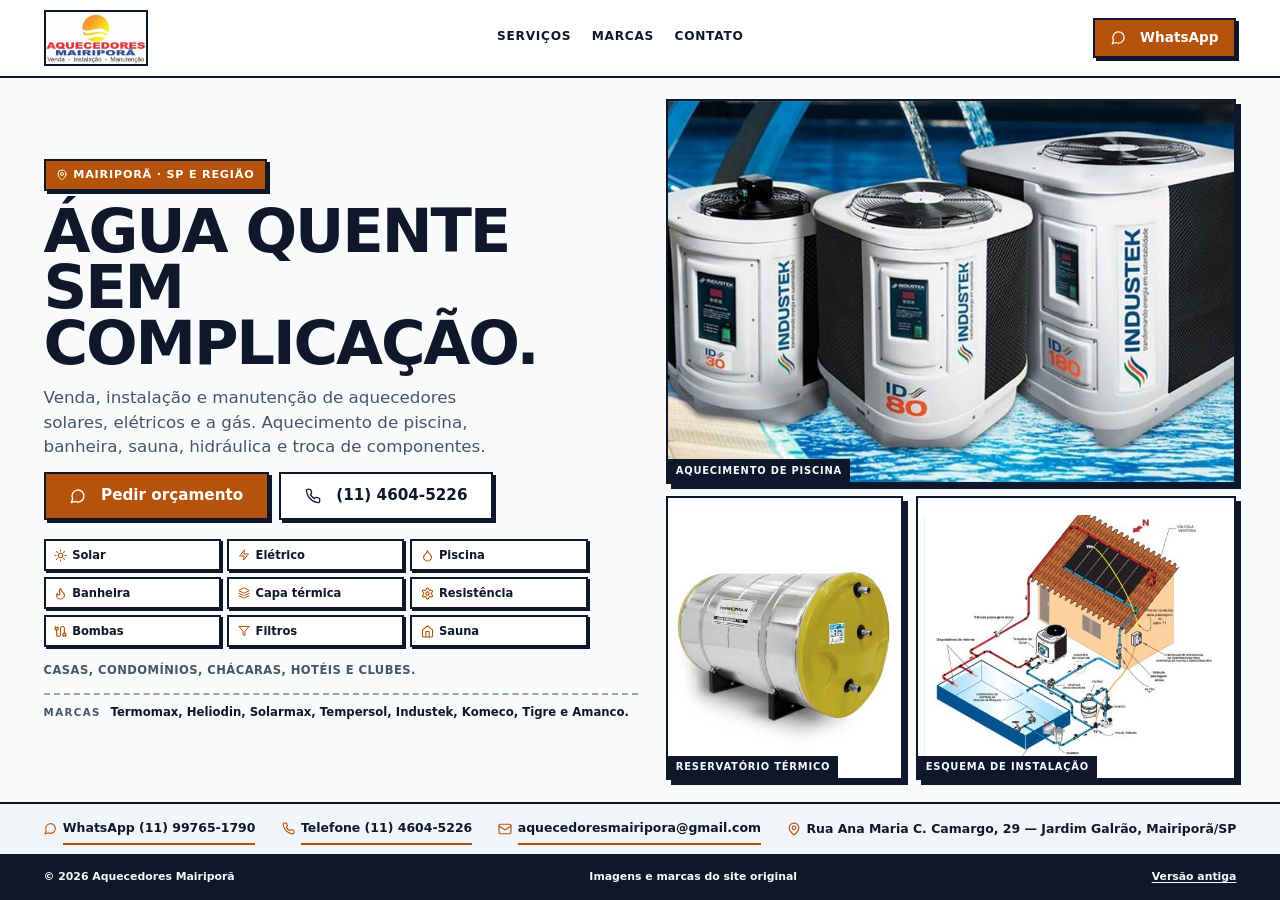
==== commit 4af8fd8a: "Redesenha a landing page em tela unica com estetica neobrutalista, dados e imagens do site antigo" ====
--- a/static/index.html
+++ b/static/index.html
@@ -1,82 +1,51 @@
 <!DOCTYPE html>
-<html lang="pt-BR" data-brand="industrial-obras" data-estilo="padrao">
+<html lang="pt-BR" data-brand="industrial-obras" data-estilo="neobrutalista">
 <head>
   <meta charset="utf-8">
   <meta name="viewport" content="width=device-width, initial-scale=1.0">
-  <title>Aquecedores Mairiporã — Instalação, manutenção e aquecimento de piscina</title>
-  <meta name="description" content="Venda, instalação e manutenção de aquecedores solares, elétricos e a gás em Mairiporã e região. Aquecimento de piscina, hidráulica e troca de componentes.">
-  <meta name="theme-color" content="#1c1917">
+  <title>Aquecedores Mairiporã — Instalação, manutenção e venda</title>
+  <meta name="description" content="Venda, instalação e manutenção de aquecedores solares, elétricos e a gás em Mairiporã e região. Aquecimento de piscina, banheira e hidráulica. WhatsApp (11) 99765-1790.">
+  <meta name="theme-color" content="#0f172a">
 
   <!-- Open Graph -->
   <meta property="og:type" content="website">
   <meta property="og:locale" content="pt_BR">
-  <meta property="og:title" content="Aquecedores Mairiporã — Instalação, manutenção e aquecimento de piscina">
-  <meta property="og:description" content="Atendimento técnico para residências, condomínios e comércios em Mairiporã e região. Solicite uma avaliação.">
+  <meta property="og:title" content="Aquecedores Mairiporã — Instalação, manutenção e venda">
+  <meta property="og:description" content="Aquecedores solares, elétricos e a gás, aquecimento de piscina e hidráulica em Mairiporã e região.">
 
   <!-- Twitter Card -->
   <meta name="twitter:card" content="summary">
   <meta name="twitter:title" content="Aquecedores Mairiporã">
-  <meta name="twitter:description" content="Instalação, manutenção e aquecimento de piscina em Mairiporã e região.">
+  <meta name="twitter:description" content="Instalação, manutenção e venda de aquecedores em Mairiporã e região.">
 
   <link rel="icon" href="assets/icons/flame.svg" type="image/svg+xml">
   <link rel="stylesheet" href="assets/css/styles.css">
 
-  <!-- Dados Estruturados JSON-LD (Schema.org) -->
   <script type="application/ld+json">
   {
     "@context": "https://schema.org",
-    "@graph": [
-      {
-        "@type": "HVACBusiness",
-        "name": "Aquecedores Mairiporã",
-        "description": "Venda, instalação e manutenção de aquecedores solares, elétricos e a gás, aquecimento de piscina, hidráulica e troca de componentes.",
-        "areaServed": {
-          "@type": "City",
-          "name": "Mairiporã",
-          "address": {
-            "@type": "PostalAddress",
-            "addressRegion": "SP",
-            "addressCountry": "BR"
-          }
-        },
-        "knowsAbout": [
-          "Aquecedor solar",
-          "Aquecedor elétrico",
-          "Aquecedor a gás",
-          "Aquecimento de piscina",
-          "Manutenção de aquecedores",
-          "Hidráulica de piscina"
-        ]
-      },
-      {
-        "@type": "FAQPage",
-        "mainEntity": [
-          {
-            "@type": "Question",
-            "name": "Vocês atendem em Mairiporã e região?",
-            "acceptedAnswer": {
-              "@type": "Answer",
-              "text": "O atendimento é local. Informe o bairro e o tipo de serviço no pedido de orçamento para confirmar a cobertura."
-            }
-          },
-          {
-            "@type": "Question",
-            "name": "Como funciona o orçamento?",
-            "acceptedAnswer": {
-              "@type": "Answer",
-              "text": "Você descreve o equipamento e o problema. A equipe confirma as informações e apresenta o escopo e o valor do serviço."
-            }
-          },
-          {
-            "@type": "Question",
-            "name": "Vocês fazem manutenção de aquecedores de outras marcas?",
-            "acceptedAnswer": {
-              "@type": "Answer",
-              "text": "O equipamento é avaliado antes do serviço. A possibilidade e as condições são informadas no orçamento."
-            }
-          }
-        ]
-      }
+    "@type": "HVACBusiness",
+    "name": "Aquecedores Mairiporã",
+    "description": "Venda, instalação e manutenção de aquecedores solares, elétricos e a gás, aquecimento de piscina, banheira e hidráulica.",
+    "telephone": "+55 11 4604-5226",
+    "email": "aquecedoresmairipora@gmail.com",
+    "url": "https://nicolas-b-t.github.io/site-aquecedores-mairipora/",
+    "address": {
+      "@type": "PostalAddress",
+      "streetAddress": "Rua Ana Maria C. Camargo, 29",
+      "addressLocality": "Mairiporã",
+      "addressRegion": "SP",
+      "addressCountry": "BR"
+    },
+    "areaServed": { "@type": "City", "name": "Mairiporã" },
+    "sameAs": ["https://www.facebook.com/aquecedoresmairipora/"],
+    "knowsAbout": [
+      "Aquecedor solar",
+      "Aquecedor elétrico",
+      "Aquecedor a gás",
+      "Aquecimento de piscina",
+      "Banheira",
+      "Hidráulica de piscina"
     ]
   }
   </script>
@@ -84,609 +53,113 @@
 <body>
   <a href="#conteudo-principal" class="skip-link">Pular para o conteúdo principal</a>
 
-  <!-- Cabeçalho Principal -->
-  <header class="site-header">
-    <div class="container header-content">
-      <a href="index.html" class="brand-logo" aria-label="Aquecedores Mairiporã — página inicial">
-        <span data-icon="flame">Aquecedores Mairiporã</span>
+  <div class="lp-shell">
+
+    <header class="lp-header">
+      <a class="lp-brand" href="index.html" aria-label="Aquecedores Mairiporã — página inicial">
+        <img src="assets/img/logo-aquecedores-mairipora.jpg" alt="Aquecedores Mairiporã — venda, instalação e manutenção" width="300" height="156">
       </a>
 
-      <nav class="header-nav" aria-label="Navegação principal">
+      <nav class="lp-nav" aria-label="Navegação principal">
         <a href="#servicos">Serviços</a>
-        <a href="#como-funciona">Como funciona</a>
-        <a href="#diferenciais">Diferenciais</a>
-        <a href="#faq">Dúvidas</a>
-        <a href="#lead-form" class="btn btn-primary btn-sm" data-icon="message-circle">Pedir orçamento</a>
+        <a href="#marcas">Marcas</a>
+        <a href="#contato">Contato</a>
       </nav>
-    </div>
-  </header>
 
-  <main id="conteudo-principal">
+      <a class="btn btn-primary btn-sm lp-header-cta" href="https://wa.me/5511997651790" data-icon="message-circle">
+        WhatsApp
+      </a>
+    </header>
 
-    <!-- 1. Hero: proposta de valor + formulário -->
-    <section class="section-hero" aria-labelledby="hero-heading">
-      <div class="container hero-grid">
-        <div class="hero-copy">
-          <p class="section-tag" data-icon="map-pin">Instalação e manutenção em Mairiporã e região</p>
+    <main class="lp-main" id="conteudo-principal">
 
-          <h1 id="hero-heading">Água quente funcionando, sem dor de cabeça</h1>
+      <section class="lp-copy" aria-labelledby="lp-title">
+        <div class="lp-copy-core">
+          <p class="lp-tag" data-icon="map-pin">Mairiporã · SP e região</p>
 
-          <p class="hero-subtitle">
-            Venda, instalação e manutenção de aquecedores solares, elétricos e a gás. Também atendemos aquecimento de piscina, hidráulica e troca de componentes.
+          <h1 id="lp-title">Água quente<br>sem complicação.</h1>
+
+          <p class="lp-lead">
+            Venda, instalação e manutenção de aquecedores solares, elétricos e a gás.
+            Aquecimento de piscina, banheira, sauna, hidráulica e troca de componentes.
           </p>
 
-          <ul class="check-list" aria-label="Benefícios do atendimento">
-            <li data-icon="check">Diagnóstico do equipamento antes do orçamento</li>
-            <li data-icon="check">Atendimento residencial, condominial e comercial</li>
-            <li data-icon="check">Serviço com teste de funcionamento ao final</li>
+          <div class="lp-actions">
+            <a class="btn btn-primary" href="https://wa.me/5511997651790" data-icon="message-circle">
+              Pedir orçamento
+            </a>
+            <a class="btn btn-secondary" href="tel:+551146045226" data-icon="phone">
+              (11) 4604-5226
+            </a>
+          </div>
+        </div>
+
+        <div class="lp-copy-foot">
+          <ul class="lp-services" id="servicos" aria-label="Serviços">
+            <li class="lp-chip" data-icon="sun">Solar</li>
+            <li class="lp-chip" data-icon="zap">Elétrico</li>
+            <li class="lp-chip" data-icon="droplet">Piscina</li>
+            <li class="lp-chip" data-icon="flame">Banheira</li>
+            <li class="lp-chip" data-icon="layers">Capa térmica</li>
+            <li class="lp-chip" data-icon="settings">Resistência</li>
+            <li class="lp-chip" data-icon="cable">Bombas</li>
+            <li class="lp-chip" data-icon="filter">Filtros</li>
+            <li class="lp-chip" data-icon="home">Sauna</li>
           </ul>
 
-          <div class="hero-actions">
-            <a href="#lead-form" class="btn btn-primary" data-icon="message-circle">Solicitar orçamento</a>
-            <a href="#servicos" class="btn btn-secondary" data-icon="arrow-right">Conhecer os serviços</a>
-          </div>
+          <p class="lp-note">Casas, condomínios, chácaras, hotéis e clubes.</p>
 
-          <ul class="logo-strip" aria-label="Resumo do atendimento">
-            <li data-icon="home">Residências</li>
-            <li data-icon="building-2">Condomínios</li>
-            <li data-icon="briefcase">Comércios</li>
-          </ul>
-        </div>
-
-        <div class="hero-action">
-          <div class="form-card">
-            <div class="form-header">
-              <h2 class="form-title" data-icon="file-text">Peça seu orçamento</h2>
-              <p class="form-desc">Conte o que você precisa. O resumo é montado no seu navegador para você enviar à empresa.</p>
-            </div>
-
-            <div id="form-feedback" class="form-feedback" aria-live="polite" tabindex="-1"></div>
-
-            <form id="lead-form" novalidate>
-              <input type="hidden" id="utm_source" name="utm_source" value="">
-              <input type="hidden" id="utm_medium" name="utm_medium" value="">
-              <input type="hidden" id="utm_campaign" name="utm_campaign" value="">
-              <input type="hidden" id="utm_term" name="utm_term" value="">
-              <input type="hidden" id="utm_content" name="utm_content" value="">
-
-              <div class="form-group">
-                <label for="lead-name" class="form-label">Nome *</label>
-                <input
-                  type="text"
-                  id="lead-name"
-                  name="name"
-                  class="form-input"
-                  placeholder="Como podemos chamar você?"
-                  autocomplete="name"
-                  required
-                  aria-describedby="name-error"
-                >
-                <span id="name-error" class="form-error">Informe seu nome (mínimo 2 caracteres).</span>
-              </div>
-
-              <div class="form-group">
-                <label for="lead-email" class="form-label">E-mail *</label>
-                <input
-                  type="email"
-                  id="lead-email"
-                  name="email"
-                  class="form-input"
-                  placeholder="voce@exemplo.com.br"
-                  autocomplete="email"
-                  inputmode="email"
-                  required
-                  aria-describedby="email-error"
-                >
-                <span id="email-error" class="form-error">Informe um endereço de e-mail válido.</span>
-              </div>
-
-              <div class="form-group">
-                <label for="lead-phone" class="form-label">Telefone ou WhatsApp</label>
-                <input
-                  type="tel"
-                  id="lead-phone"
-                  name="phone"
-                  class="form-input"
-                  placeholder="(11) 99999-9999"
-                  autocomplete="tel"
-                  inputmode="tel"
-                  aria-describedby="phone-error"
-                >
-                <span id="phone-error" class="form-error">Informe um telefone válido com DDD ou deixe o campo em branco.</span>
-              </div>
-
-              <div class="form-group">
-                <label for="lead-service" class="form-label">Serviço de interesse *</label>
-                <select
-                  id="lead-service"
-                  name="selected_service"
-                  class="form-input"
-                  required
-                  aria-describedby="service-error"
-                >
-                  <option value="">Selecione o serviço</option>
-                  <option value="Instalação de aquecedor">Instalação de aquecedor</option>
-                  <option value="Manutenção ou reparo">Manutenção ou reparo</option>
-                  <option value="Aquecimento de piscina">Aquecimento de piscina</option>
-                  <option value="Aquecimento solar">Aquecimento solar</option>
-                  <option value="Troca de resistência e componentes">Troca de resistência e componentes</option>
-                  <option value="Hidráulica e bombas">Hidráulica e bombas</option>
-                  <option value="Outro serviço">Outro serviço</option>
-                </select>
-                <span id="service-error" class="form-error">Selecione o serviço de interesse.</span>
-              </div>
-
-              <div class="form-group">
-                <label for="lead-message" class="form-label">Descreva o que precisa</label>
-                <textarea
-                  id="lead-message"
-                  name="message"
-                  class="form-input"
-                  rows="3"
-                  placeholder="Equipamento, local, problema ou dúvida (opcional)"
-                ></textarea>
-              </div>
-
-              <div class="form-group">
-                <div class="form-check">
-                  <input
-                    type="checkbox"
-                    id="lead-consent"
-                    name="consent"
-                    class="form-checkbox"
-                    required
-                    aria-describedby="consent-error"
-                  >
-                  <label for="lead-consent">Autorizo o uso dos dados informados para contato e elaboração do orçamento.</label>
-                </div>
-                <span id="consent-error" class="form-error">É necessário autorizar o contato para gerar o resumo.</span>
-                <button type="button" class="card-link" data-open-lgpd-modal>Ler política de privacidade</button>
-              </div>
-
-              <button type="submit" class="btn btn-primary btn-block" data-icon="send">
-                Gerar resumo do pedido
-              </button>
-
-              <p class="form-privacy">
-                Nenhum dado é enviado para um servidor nesta página. O resumo é gerado localmente e você escolhe como enviar.
-              </p>
-            </form>
+          <div class="lp-brands" id="marcas">
+            <p class="lp-brands-label">Marcas</p>
+            <p class="lp-brands-list">Termomax, Heliodin, Solarmax, Tempersol, Industek, Komeco, Tigre e Amanco.</p>
           </div>
         </div>
-      </div>
+      </section>
+
+      <section class="lp-gallery" aria-label="Equipamentos e instalações">
+        <figure class="lp-shot lp-shot--main">
+          <img src="assets/img/aquecimento-piscina.jpg" alt="Trocadores de calor para aquecimento de piscina instalados ao lado da água" width="900" height="472">
+          <figcaption>Aquecimento de piscina</figcaption>
+        </figure>
+
+        <figure class="lp-shot lp-shot--contain">
+          <img src="assets/img/reservatorio-termomax.jpg" alt="Reservatório térmico Termomax com isolamento" width="350" height="381">
+          <figcaption>Reservatório térmico</figcaption>
+        </figure>
+
+        <figure class="lp-shot lp-shot--contain">
+          <img src="assets/img/esquema-instalacao.jpg" alt="Esquema de instalação de aquecimento solar com piscina, coletores e filtro" width="480" height="390">
+          <figcaption>Esquema de instalação</figcaption>
+        </figure>
+      </section>
+
+    </main>
+
+    <section class="lp-contact" id="contato" aria-labelledby="contato-titulo">
+      <h2 id="contato-titulo" class="visually-hidden">Contato</h2>
+      <ul>
+        <li data-icon="message-circle">
+          <a href="https://wa.me/5511997651790">WhatsApp (11) 99765-1790</a>
+        </li>
+        <li data-icon="phone">
+          <a href="tel:+551146045226">Telefone (11) 4604-5226</a>
+        </li>
+        <li data-icon="mail">
+          <a href="mailto:aquecedoresmairipora@gmail.com">aquecedoresmairipora@gmail.com</a>
+        </li>
+        <li data-icon="map-pin">
+          Rua Ana Maria C. Camargo, 29 — Jardim Galrão, Mairiporã/SP
+        </li>
+      </ul>
     </section>
 
-    <!-- 2. Faixa de métricas qualitativas -->
-    <section class="section-metrics" aria-label="Resumo do atendimento">
-      <div class="container metrics-grid">
-        <div>
-          <p class="metric-number">Local</p>
-          <p class="metric-label">Mairiporã e região</p>
-        </div>
-        <div>
-          <p class="metric-number">Residencial</p>
-          <p class="metric-label">Casas, condomínios e comércios</p>
-        </div>
-        <div>
-          <p class="metric-number">Sob consulta</p>
-          <p class="metric-label">Orçamento sem compromisso</p>
-        </div>
-      </div>
-    </section>
+    <footer class="lp-footer">
+      <p>© <span data-current-year>2026</span> Aquecedores Mairiporã</p>
+      <p>Imagens e marcas do site original</p>
+      <p><a href="versao-antiga/index.html" title="Abrir o arquivo do site original">Versão antiga</a></p>
+    </footer>
 
-    <!-- 3. Serviços -->
-    <section id="servicos" class="section" aria-labelledby="servicos-titulo">
-      <div class="container">
-        <header class="section-header">
-          <p class="section-tag" data-icon="wrench">Serviços</p>
-          <h2 id="servicos-titulo">Soluções para água quente e piscina</h2>
-          <p class="section-lead">Da instalação à manutenção, com avaliação técnica antes de indicar o serviço.</p>
-        </header>
-
-        <div class="grid">
-          <article class="card">
-            <header class="card-header">
-              <span class="meta">Instalação</span>
-              <h3 data-icon="flame">Aquecedores em geral</h3>
-            </header>
-            <p>Instalação de sistemas de água quente para banho e uso geral, com avaliação do local e das conexões.</p>
-            <ul class="tag-list" aria-label="Aplicações">
-              <li>Solar</li>
-              <li>Elétrico</li>
-              <li>A gás</li>
-            </ul>
-            <footer class="card-footer">
-              <span class="card-meta">Sob avaliação</span>
-              <a href="#lead-form" class="card-link" data-select-service="Instalação de aquecedor">Pedir orçamento</a>
-            </footer>
-          </article>
-
-          <article class="card">
-            <header class="card-header">
-              <span class="meta">Manutenção</span>
-              <h3 data-icon="wrench">Manutenção e reparos</h3>
-            </header>
-            <p>Diagnóstico de falhas, limpeza, ajustes e substituição de componentes para recuperar o funcionamento.</p>
-            <ul class="tag-list" aria-label="Aplicações">
-              <li>Diagnóstico</li>
-              <li>Reparo</li>
-              <li>Revisão</li>
-            </ul>
-            <footer class="card-footer">
-              <span class="card-meta">Sob avaliação</span>
-              <a href="#lead-form" class="card-link" data-select-service="Manutenção ou reparo">Pedir orçamento</a>
-            </footer>
-          </article>
-
-          <article class="card">
-            <header class="card-header">
-              <span class="meta">Piscinas</span>
-              <h3 data-icon="droplet">Aquecimento de piscina</h3>
-            </header>
-            <p>Soluções de aquecimento para piscinas residenciais e condominiais, incluindo avaliação da estrutura existente.</p>
-            <ul class="tag-list" aria-label="Aplicações">
-              <li>Residencial</li>
-              <li>Condomínio</li>
-              <li>Troca de calor</li>
-            </ul>
-            <footer class="card-footer">
-              <span class="card-meta">Sob avaliação</span>
-              <a href="#lead-form" class="card-link" data-select-service="Aquecimento de piscina">Pedir orçamento</a>
-            </footer>
-          </article>
-
-          <article class="card">
-            <header class="card-header">
-              <span class="meta">Energia solar</span>
-              <h3 data-icon="sun">Aquecimento solar</h3>
-            </header>
-            <p>Sistemas solares térmicos para banho e piscina, com orientação sobre reservatórios, coletores e instalação.</p>
-            <ul class="tag-list" aria-label="Aplicações">
-              <li>Banho</li>
-              <li>Piscina</li>
-              <li>Economia</li>
-            </ul>
-            <footer class="card-footer">
-              <span class="card-meta">Sob avaliação</span>
-              <a href="#lead-form" class="card-link" data-select-service="Aquecimento solar">Pedir orçamento</a>
-            </footer>
-          </article>
-
-          <article class="card">
-            <header class="card-header">
-              <span class="meta">Componentes</span>
-              <h3 data-icon="zap">Resistência e peças</h3>
-            </header>
-            <p>Troca de resistências, termostatos e outros componentes, com verificação do equipamento antes da substituição.</p>
-            <ul class="tag-list" aria-label="Aplicações">
-              <li>Resistência</li>
-              <li>Termostato</li>
-              <li>Peças</li>
-            </ul>
-            <footer class="card-footer">
-              <span class="card-meta">Sob avaliação</span>
-              <a href="#lead-form" class="card-link" data-select-service="Troca de resistência e componentes">Pedir orçamento</a>
-            </footer>
-          </article>
-
-          <article class="card">
-            <header class="card-header">
-              <span class="meta">Hidráulica</span>
-              <h3 data-icon="cable">Bombas e hidráulica</h3>
-            </header>
-            <p>Instalação e manutenção de bombas, filtros e componentes hidráulicos de piscinas e sistemas de água quente.</p>
-            <ul class="tag-list" aria-label="Aplicações">
-              <li>Bombas</li>
-              <li>Filtros</li>
-              <li>Conexões</li>
-            </ul>
-            <footer class="card-footer">
-              <span class="card-meta">Sob avaliação</span>
-              <a href="#lead-form" class="card-link" data-select-service="Hidráulica e bombas">Pedir orçamento</a>
-            </footer>
-          </article>
-        </div>
-      </div>
-    </section>
-
-    <!-- 4. Como funciona -->
-    <section id="como-funciona" class="section section-alt" aria-labelledby="como-funciona-titulo">
-      <div class="container">
-        <header class="section-header">
-          <p class="section-tag" data-icon="list-checks">Como funciona</p>
-          <h2 id="como-funciona-titulo">Do primeiro contato ao teste final</h2>
-          <p class="section-lead">Um processo simples para você entender o escopo antes de contratar.</p>
-        </header>
-
-        <div class="grid">
-          <article class="card">
-            <header class="card-header">
-              <span class="meta">Etapa 01</span>
-              <h3 data-icon="message-circle">Você conta o que precisa</h3>
-            </header>
-            <p>Preencha o pedido com o tipo de equipamento, o local e o problema. Se preferir, envie o resumo pelo canal de atendimento.</p>
-            <ul class="tag-list" aria-label="O que informar">
-              <li>Equipamento</li>
-              <li>Local</li>
-              <li>Problema</li>
-            </ul>
-            <footer class="card-footer">
-              <span class="card-meta">Sem compromisso</span>
-              <a href="#lead-form" class="card-link">Começar pedido</a>
-            </footer>
-          </article>
-
-          <article class="card">
-            <header class="card-header">
-              <span class="meta">Etapa 02</span>
-              <h3 data-icon="search">Avaliamos e orçamos</h3>
-            </header>
-            <p>A equipe confirma as informações, avalia a necessidade de visita e apresenta o escopo e o valor do serviço.</p>
-            <ul class="tag-list" aria-label="O que acontece">
-              <li>Confirmação</li>
-              <li>Avaliação</li>
-              <li>Orçamento</li>
-            </ul>
-            <footer class="card-footer">
-              <span class="card-meta">Transparência</span>
-              <a href="#faq" class="card-link">Tirar dúvidas</a>
-            </footer>
-          </article>
-
-          <article class="card">
-            <header class="card-header">
-              <span class="meta">Etapa 03</span>
-              <h3 data-icon="check">Executamos e testamos</h3>
-            </header>
-            <p>O serviço é executado conforme o escopo aprovado, com teste de funcionamento e orientação de uso ao final.</p>
-            <ul class="tag-list" aria-label="Entrega">
-              <li>Execução</li>
-              <li>Teste</li>
-              <li>Orientação</li>
-            </ul>
-            <footer class="card-footer">
-              <span class="card-meta">Serviço concluído</span>
-              <a href="#lead-form" class="card-link">Pedir orçamento</a>
-            </footer>
-          </article>
-        </div>
-      </div>
-    </section>
-
-    <!-- 5. Diferenciais -->
-    <section id="diferenciais" class="section" aria-labelledby="diferenciais-titulo">
-      <div class="container">
-        <header class="section-header">
-          <p class="section-tag" data-icon="award">Diferenciais</p>
-          <h2 id="diferenciais-titulo">Por que chamar a Aquecedores Mairiporã</h2>
-          <p class="section-lead">Atendimento próximo, diagnóstico claro e foco em segurança.</p>
-        </header>
-
-        <div class="grid">
-          <article class="card">
-            <header class="card-header">
-              <span class="meta">Diagnóstico</span>
-              <h3 data-icon="search">Avaliação antes da execução</h3>
-            </header>
-            <p>O equipamento e o local são avaliados antes de indicar o serviço, evitando trocas desnecessárias.</p>
-            <ul class="tag-list" aria-label="Benefícios">
-              <li>Análise técnica</li>
-              <li>Escopo claro</li>
-            </ul>
-            <footer class="card-footer">
-              <span class="card-meta">Menos improviso</span>
-              <a href="#lead-form" class="card-link">Solicitar avaliação</a>
-            </footer>
-          </article>
-
-          <article class="card">
-            <header class="card-header">
-              <span class="meta">Segurança</span>
-              <h3 data-icon="shield-check">Atenção às instalações</h3>
-            </header>
-            <p>Instalação e manutenção com atenção às condições elétricas, hidráulicas e de ventilação do equipamento.</p>
-            <ul class="tag-list" aria-label="Cuidados">
-              <li>Elétrica</li>
-              <li>Hidráulica</li>
-              <li>Ventilação</li>
-            </ul>
-            <footer class="card-footer">
-              <span class="card-meta">Serviço cuidadoso</span>
-              <a href="#lead-form" class="card-link">Falar sobre meu caso</a>
-            </footer>
-          </article>
-
-          <article class="card">
-            <header class="card-header">
-              <span class="meta">Atendimento local</span>
-              <h3 data-icon="map-pin">Mairiporã e região</h3>
-            </header>
-            <p>Atendimento residencial, condominial e comercial, com confirmação de cobertura pelo bairro.</p>
-            <ul class="tag-list" aria-label="Público">
-              <li>Casas</li>
-              <li>Condomínios</li>
-              <li>Comércios</li>
-            </ul>
-            <footer class="card-footer">
-              <span class="card-meta">Perto de você</span>
-              <a href="#lead-form" class="card-link">Consultar atendimento</a>
-            </footer>
-          </article>
-
-          <article class="card">
-            <header class="card-header">
-              <span class="meta">Comunicação</span>
-              <h3 data-icon="message-circle">Orçamento transparente</h3>
-            </header>
-            <p>Você entende o que será feito, o que está incluído e quais são as condições antes de aprovar o serviço.</p>
-            <ul class="tag-list" aria-label="Benefícios">
-              <li>Escopo</li>
-              <li>Condições</li>
-              <li>Sem surpresa</li>
-            </ul>
-            <footer class="card-footer">
-              <span class="card-meta">Decisão informada</span>
-              <a href="#lead-form" class="card-link">Pedir orçamento</a>
-            </footer>
-          </article>
-        </div>
-      </div>
-    </section>
-
-    <!-- 6. Público atendido -->
-    <section class="section section-alt" aria-labelledby="publico-titulo">
-      <div class="container">
-        <header class="section-header">
-          <p class="section-tag" data-icon="users">Público atendido</p>
-          <h2 id="publico-titulo">Para quem é o atendimento</h2>
-          <p class="section-lead">Soluções para diferentes volumes de água quente e necessidades de manutenção.</p>
-        </header>
-
-        <ul class="logo-strip" aria-label="Tipos de atendimento">
-          <li data-icon="home">Residências</li>
-          <li data-icon="building-2">Condomínios</li>
-          <li data-icon="briefcase">Comércios</li>
-          <li data-icon="users">Hotéis e pousadas</li>
-        </ul>
-      </div>
-    </section>
-
-    <!-- 7. FAQ -->
-    <section id="faq" class="section" aria-labelledby="faq-titulo">
-      <div class="container">
-        <header class="section-header">
-          <p class="section-tag" data-icon="help-circle">Dúvidas frequentes</p>
-          <h2 id="faq-titulo">Antes de solicitar o orçamento</h2>
-          <p class="section-lead">Respostas diretas para as dúvidas mais comuns.</p>
-        </header>
-
-        <div class="faq-list">
-          <details class="faq-item">
-            <summary class="faq-question">Vocês atendem em Mairiporã e região?</summary>
-            <div class="faq-answer">
-              <p>O atendimento é local. Informe o bairro e o tipo de serviço no pedido de orçamento para confirmar a cobertura.</p>
-            </div>
-          </details>
-
-          <details class="faq-item">
-            <summary class="faq-question">Qual a diferença entre aquecedor solar, elétrico e a gás?</summary>
-            <div class="faq-answer">
-              <p>O solar usa a energia do sol para aquecer a água; o elétrico usa resistência; o a gás usa combustível e exige instalação adequada de ventilação. A escolha depende do local, do consumo e da estrutura disponível.</p>
-            </div>
-          </details>
-
-          <details class="faq-item">
-            <summary class="faq-question">Vocês fazem manutenção de aquecedores de outras marcas?</summary>
-            <div class="faq-answer">
-              <p>O equipamento é avaliado antes do serviço. A possibilidade e as condições são informadas no orçamento.</p>
-            </div>
-          </details>
-
-          <details class="faq-item">
-            <summary class="faq-question">Como funciona o orçamento?</summary>
-            <div class="faq-answer">
-              <p>Você descreve o equipamento e o problema. A equipe confirma as informações e apresenta o escopo e o valor do serviço.</p>
-            </div>
-          </details>
-
-          <details class="faq-item">
-            <summary class="faq-question">O atendimento é residencial e condominial?</summary>
-            <div class="faq-answer">
-              <p>Sim. O atendimento é voltado a residências, condomínios e comércios, incluindo sistemas de água quente e piscinas.</p>
-            </div>
-          </details>
-        </div>
-      </div>
-    </section>
-
-    <!-- 8. CTA final -->
-    <section class="section section-alt" aria-labelledby="cta-final-titulo">
-      <div class="container cta-banner">
-        <p class="section-tag" data-icon="flame">Atendimento local</p>
-        <h2 id="cta-final-titulo">Pronto para resolver a água quente?</h2>
-        <p>Descreva o que você precisa e gere um resumo para enviar à empresa.</p>
-        <div class="hero-actions">
-          <a href="#lead-form" class="btn btn-primary" data-icon="message-circle">Solicitar orçamento</a>
-          <a href="#faq" class="btn btn-secondary" data-icon="help-circle">Ver dúvidas</a>
-        </div>
-      </div>
-    </section>
-
-  </main>
-
-  <!-- Rodapé -->
-  <footer class="site-footer">
-    <div class="container">
-      <p><strong>Aquecedores Mairiporã</strong></p>
-      <p>Venda, instalação e manutenção de aquecedores solares, elétricos e a gás. Aquecimento de piscina, hidráulica e componentes.</p>
-
-      <ul class="contact-list" aria-label="Canais de contato">
-        <li data-icon="message-circle">WhatsApp: <span class="placeholder">[a definir]</span></li>
-        <li data-icon="phone">Telefone: <span class="placeholder">[a definir]</span></li>
-        <li data-icon="mail">E-mail: <span class="placeholder">[a definir]</span></li>
-        <li data-icon="map-pin">Endereço: <span class="placeholder">[a definir]</span></li>
-        <li data-icon="clock">Horário: <span class="placeholder">[a definir]</span></li>
-      </ul>
-
-      <ul class="footer-links">
-        <li><a href="#servicos">Serviços</a></li>
-        <li><a href="#como-funciona">Como funciona</a></li>
-        <li><a href="#faq">Dúvidas</a></li>
-        <li><a href="versao-antiga/index.html" title="Abrir o arquivo do site original">Versão antiga</a></li>
-        <li><button type="button" class="card-link" data-open-lgpd-modal>Política de Privacidade</button></li>
-      </ul>
-
-      <p class="footer-note">
-        Dados de contato, marcas e informações comerciais em validação com a empresa.
-        O site anterior continua disponível como <a href="versao-antiga/index.html" title="Abrir o arquivo do site original">Versão antiga</a>.
-        © <span data-current-year>2026</span> Aquecedores Mairiporã.
-      </p>
-    </div>
-  </footer>
-
-  <!-- Barra flutuante de conversão -->
-  <aside class="floating-cta" aria-label="Atalho para orçamento">
-    <a href="#lead-form" class="btn btn-primary btn-sm" data-icon="message-circle">Pedir orçamento</a>
-  </aside>
-
-  <!-- Aviso de privacidade / LGPD -->
-  <aside id="lgpd-banner" class="lgpd-banner" aria-label="Aviso de privacidade" data-lgpd-banner hidden>
-    <div class="container lgpd-banner-inner">
-      <p data-icon="shield-check">
-        Usamos apenas armazenamento local essencial para lembrar sua escolha de privacidade. Nenhum dado do formulário é enviado por esta página.
-      </p>
-      <div class="lgpd-actions">
-        <button type="button" class="btn btn-secondary btn-sm" data-open-lgpd-modal>Política de Privacidade</button>
-        <button type="button" class="btn btn-primary btn-sm" data-accept-lgpd data-icon="check">Entendi</button>
-      </div>
-    </div>
-  </aside>
-
-  <dialog id="dialog-lgpd" class="proto-dialog" aria-labelledby="dialog-lgpd-title">
-    <article class="card">
-      <header class="card-header">
-        <span class="meta">Privacidade · LGPD (Lei nº 13.709/2018)</span>
-        <h3 id="dialog-lgpd-title" data-icon="lock">Política de Privacidade</h3>
-      </header>
-      <div>
-        <p><strong>1. Dados informados:</strong> nome, e-mail, telefone, serviço de interesse e mensagem são usados somente para contato e elaboração do orçamento solicitado.</p>
-        <p><strong>2. Funcionamento desta página:</strong> o resumo do pedido é montado no seu navegador. Nenhum dado é enviado a um servidor por esta página; o envio depende da ação de copiar o resumo ou abrir o canal de atendimento configurado.</p>
-        <p><strong>3. Armazenamento local:</strong> usamos o armazenamento local apenas para registrar que você leu este aviso. Você pode limpar esses dados no navegador a qualquer momento.</p>
-        <p><strong>4. Direitos do titular:</strong> para solicitar confirmação, correção ou exclusão dos seus dados, use os canais de contato informados no rodapé.</p>
-      </div>
-      <ul class="tag-list" aria-label="Compromissos de privacidade">
-        <li>Dados mínimos</li>
-        <li>Sem envio automático</li>
-        <li>Controle do titular</li>
-      </ul>
-      <footer class="card-footer">
-        <form method="dialog">
-          <button type="submit" class="btn btn-secondary btn-sm">Fechar</button>
-        </form>
-        <button type="button" class="btn btn-primary btn-sm" data-accept-lgpd data-icon="check">Entendi</button>
-      </footer>
-    </article>
-  </dialog>
+  </div>
 
   <script src="assets/js/main.js"></script>
 </body>
--- a/static/assets/css/styles.css
+++ b/static/assets/css/styles.css
@@ -1333,274 +1333,6 @@
   background-color: rgba(15, 23, 42, 0.65);
   backdrop-filter: blur(3px);
 }/* --------------------------------------------------------------------------
-   10. FAQ (<details> / <summary>), CTA Final e Barra Flutuante
-   -------------------------------------------------------------------------- */
-.faq-list {
-  max-inline-size: 760px;
-  margin-inline: auto;
-  display: flex;
-  flex-direction: column;
-  gap: var(--space-sm);
-}
-
-.faq-item {
-  background-color: var(--color-surface);
-  border: var(--line-width) solid var(--color-border);
-  border-radius: var(--radius-sm);
-  padding: var(--space-md) var(--space-lg);
-}
-
-.faq-question {
-  font-weight: 700;
-  font-size: 1.025rem;
-  list-style: none;
-  display: flex;
-  justify-content: space-between;
-  align-items: center;
-  cursor: pointer;
-  min-block-size: 32px;
-}
-
-.faq-question::-webkit-details-marker {
-  display: none;
-}
-
-.faq-question::after {
-  content: "+";
-  font-family: var(--font-mono);
-  font-size: 1.25rem;
-  font-weight: 700;
-  color: var(--color-accent-ink);
-}
-
-.faq-item[open] .faq-question::after {
-  content: "−";
-}
-
-.faq-answer {
-  margin-block-start: var(--space-sm);
-  color: var(--color-text-muted);
-  font-size: 0.95rem;
-}
-
-.cta-banner {
-  text-align: center;
-  max-inline-size: 680px;
-  margin-inline: auto;
-  display: flex;
-  flex-direction: column;
-  align-items: center;
-  gap: var(--space-md);
-}
-
-/* Barra Flutuante de Conversão Rápida */
-.floating-cta {
-  position: fixed;
-  inset-block-end: 1rem;
-  inset-inline-end: 1rem;
-  z-index: 90;
-  display: flex;
-  gap: var(--space-xs);
-}
-
-.site-footer {
-  padding-block: var(--space-xl);
-  background-color: var(--color-surface);
-  font-size: 0.875rem;
-  color: var(--color-text-muted);
-  text-align: center;
-  margin-block-start: auto;
-}
-
-.footer-links {
-  display: flex;
-  flex-wrap: wrap;
-  justify-content: center;
-  gap: var(--space-md);
-  margin-block-end: var(--space-xs);
-  list-style: none;
-}
-
-/* --------------------------------------------------------------------------
-   10B. Galeria de Bibliotecas SVG (Ícones, Selos, Mockups e Divisores)
-   -------------------------------------------------------------------------- */
-.badge-strip {
-  display: flex;
-  flex-wrap: wrap;
-  align-items: center;
-  justify-content: center;
-  gap: var(--space-sm);
-  margin-block-start: var(--space-md);
-}
-
-.badge-strip img {
-  block-size: 46px;
-  inline-size: auto;
-  border-radius: var(--radius-sm);
-  transition: transform var(--transition-fast);
-}
-
-.badge-strip img:hover {
-  transform: translateY(-2px);
-}
-
-.media-frame img {
-  inline-size: 100%;
-  block-size: 100%;
-  object-fit: cover;
-  border-radius: var(--radius-sm);
-  display: block;
-}
-
-.icon-swatch-grid {
-  display: grid;
-  grid-template-columns: repeat(auto-fill, minmax(min(100%, 135px), 1fr));
-  gap: var(--space-xs);
-  margin-block-start: var(--space-md);
-}
-
-.icon-swatch {
-  display: inline-flex;
-  align-items: center;
-  justify-content: flex-start;
-  gap: var(--space-xs);
-  min-block-size: 44px;
-  padding: 0.45rem 0.65rem;
-  background-color: var(--color-surface);
-  border: var(--line-width) solid var(--color-border-functional);
-  border-radius: var(--radius-sm);
-  color: var(--color-text-main);
-  font-family: var(--font-mono);
-  font-size: 0.75rem;
-  cursor: pointer;
-  text-align: start;
-  transition: border-color var(--transition-fast), background-color var(--transition-fast);
-}
-
-.icon-swatch:hover,
-.icon-swatch:focus-visible {
-  border-color: var(--color-accent-outline);
-  background-color: var(--color-surface-subtle);
-}
-
-.icon-swatch::before {
-  color: var(--color-accent-ink);
-  inline-size: 1.15rem;
-  block-size: 1.15rem;
-}
-
-.svg-bg-grid {
-  background-image: url("../dividers/grid-pattern.svg");
-  background-repeat: repeat;
-}
-
-.svg-bg-dots {
-  background-image: url("../dividers/dots-pattern.svg");
-  background-repeat: repeat;
-}
-
-/* --------------------------------------------------------------------------
-   10C. Comparador Antes/Depois, Mural de Avaliações e Banner LGPD
-   -------------------------------------------------------------------------- */
-.ba-stage {
-  --split-pos: 50%;
-  position: relative;
-  display: grid;
-  grid-template-columns: 1fr;
-  border: var(--line-width) solid var(--color-border-strong);
-  border-radius: var(--radius-md);
-  overflow: hidden;
-  margin-block: var(--space-sm);
-}
-
-.ba-panel {
-  grid-area: 1 / 1;
-  padding: var(--space-md);
-  display: flex;
-  flex-direction: column;
-  gap: var(--space-xs);
-}
-
-.ba-before {
-  background-color: var(--color-surface-subtle);
-}
-
-.ba-after {
-  background-color: var(--color-surface);
-  border-inline-start: 3px solid var(--color-cta);
-  clip-path: inset(0 0 0 calc(100% - var(--split-pos, 50%)));
-}
-
-.ba-badge {
-  display: inline-flex;
-  align-items: center;
-  gap: var(--space-2xs);
-  align-self: flex-start;
-  padding: 0.2rem 0.6rem;
-  border-radius: var(--radius-sm);
-  font-family: var(--font-mono);
-  font-size: 0.75rem;
-  font-weight: 700;
-}
-
-.ba-badge-before {
-  background-color: var(--color-surface);
-  color: var(--color-error);
-  border: 1px solid var(--color-border);
-}
-
-.ba-badge-after {
-  background-color: var(--color-cta);
-  color: var(--color-cta-contrast);
-}
-
-.rating-bars {
-  display: flex;
-  flex-direction: column;
-  gap: var(--space-xs);
-  margin-block: var(--space-sm);
-}
-
-.rating-row {
-  display: grid;
-  grid-template-columns: 2.5rem 1fr 2.8rem;
-  align-items: center;
-  gap: var(--space-xs);
-  font-family: var(--font-mono);
-  font-size: 0.8rem;
-}
-
-.lgpd-banner {
-  position: fixed;
-  inset-inline: 0;
-  inset-block-end: 0;
-  z-index: 95;
-  background-color: var(--color-surface);
-  border-block-start: var(--line-width) solid var(--color-border-strong);
-  box-shadow: var(--shadow-lg);
-  padding-block: var(--space-sm);
-}
-
-.lgpd-banner[hidden] {
-  display: none;
-}
-
-.lgpd-banner-inner {
-  display: flex;
-  flex-wrap: wrap;
-  align-items: center;
-  justify-content: space-between;
-  gap: var(--space-sm);
-  font-size: 0.875rem;
-}
-
-.lgpd-actions {
-  display: flex;
-  flex-wrap: wrap;
-  gap: var(--space-xs);
-}
-
-/* --------------------------------------------------------------------------
    11. Overrides de Componente por Estilo (data-estilo)
 
    Regra de ouro desta camada: só forma, ornamento e tipografia.
@@ -1880,88 +1612,420 @@
 }
 
 /* --------------------------------------------------------------------------
-   Ajustes do projeto — Aquecedores Mairiporã
+   Layout da landing page — Aquecedores Mairiporã (neobrutalista)
+
+   Página de visualização única: cabeçalho, conteúdo, contato e rodapé
+   ocupam 100svh em telas grandes. Em telas pequenas o conteúdo flui
+   normalmente, sem cortes.
    -------------------------------------------------------------------------- */
 
-.form-error.is-visible {
+.visually-hidden {
+  position: absolute;
+  inline-size: 1px;
+  block-size: 1px;
+  padding: 0;
+  margin: -1px;
+  overflow: hidden;
+  clip-path: inset(50%);
+  white-space: nowrap;
+  border: 0;
+}
+
+.lp-shell {
+  display: flex;
+  flex-direction: column;
+  min-block-size: 100svh;
+  background-color: var(--color-bg);
+}
+
+/* 1. Cabeçalho ----------------------------------------------------------- */
+
+.lp-header {
+  display: flex;
+  flex-wrap: wrap;
+  align-items: center;
+  justify-content: space-between;
+  gap: var(--space-sm);
+  padding-block: clamp(0.45rem, 1.1vh, 0.8rem);
+  padding-inline: clamp(1rem, 3.4vw, 3rem);
+  border-block-end: var(--line-width) solid var(--color-text-main);
+  background-color: var(--color-surface);
+}
+
+.lp-brand {
+  display: inline-flex;
+  align-items: center;
+  gap: 0.65rem;
+  color: var(--color-text-main);
+  text-decoration: none;
+}
+
+.lp-brand img {
+  inline-size: clamp(104px, 7.6vw, 132px);
+  block-size: auto;
+  border: var(--line-width) solid var(--color-text-main);
+  background-color: #ffffff;
+}
+
+.lp-nav {
+  display: flex;
+  flex-wrap: wrap;
+  gap: clamp(0.5rem, 1.6vw, 1.5rem);
+}
+
+.lp-nav a {
+  display: inline-flex;
+  align-items: center;
+  min-block-size: 44px;
+  font-size: 0.76rem;
+  font-weight: 800;
+  letter-spacing: 0.06em;
+  text-transform: uppercase;
+  color: var(--color-text-main);
+  text-decoration: none;
+  border-block-end: 2px solid transparent;
+}
+
+.lp-nav a:hover,
+.lp-nav a:focus-visible {
+  border-block-end-color: var(--color-cta);
+}
+
+/* 2. Conteúdo principal -------------------------------------------------- */
+
+.lp-main {
+  flex: 1 1 auto;
+  display: grid;
+  grid-template-columns: minmax(0, 1fr);
+  gap: clamp(1rem, 2.2vw, 2rem);
+  min-block-size: 0;
+  padding-block: clamp(0.9rem, 2.4vh, 1.8rem);
+  padding-inline: clamp(1rem, 3.4vw, 3rem);
+}
+
+.lp-copy {
+  display: flex;
+  flex-direction: column;
+  justify-content: center;
+  gap: clamp(0.7rem, 2.2vh, 1.8rem);
+  min-inline-size: 0;
+}
+
+.lp-copy-core,
+.lp-copy-foot {
+  display: flex;
+  flex-direction: column;
+  gap: clamp(0.5rem, 1.5vh, 0.95rem);
+  min-inline-size: 0;
+}
+
+.lp-tag {
+  display: inline-flex;
+  align-items: center;
+  align-self: flex-start;
+  padding: 0.3rem 0.65rem;
+  background-color: var(--color-cta);
+  color: var(--color-cta-text);
+  border: var(--line-width) solid var(--color-text-main);
+  box-shadow: 3px 3px 0 var(--color-text-main);
+  font-size: 0.7rem;
+  font-weight: 800;
+  letter-spacing: 0.07em;
+  text-transform: uppercase;
+}
+
+.lp-tag[data-icon]::before {
+  background-color: currentColor;
+}
+
+.lp-copy h1 {
+  font-size: clamp(2rem, 1rem + 3.5vw, 4.4rem);
+  font-weight: 900;
+  line-height: 0.92;
+  letter-spacing: -0.035em;
+  text-transform: uppercase;
+  text-wrap: balance;
+}
+
+.lp-lead {
+  max-inline-size: 44ch;
+  font-size: clamp(0.92rem, 0.55rem + 0.62vw, 1.1rem);
+  line-height: 1.45;
+  color: var(--color-text-muted);
+}
+
+.lp-actions {
+  display: flex;
+  flex-wrap: wrap;
+  gap: 0.6rem;
+}
+
+.lp-services {
+  display: grid;
+  grid-template-columns: repeat(3, minmax(0, 1fr));
+  gap: 0.38rem;
+  max-inline-size: 34rem;
+  padding: 0;
+  margin: 0;
+  list-style: none;
+}
+
+.lp-chip {
+  display: inline-flex;
+  align-items: center;
+  min-block-size: 32px;
+  padding: 0.25rem 0.55rem;
+  background-color: var(--color-surface);
+  border: var(--line-width) solid var(--color-text-main);
+  box-shadow: 2px 2px 0 var(--color-text-main);
+  font-size: 0.72rem;
+  font-weight: 700;
+  line-height: 1.1;
+}
+
+.lp-note {
+  font-size: 0.72rem;
+  font-weight: 700;
+  letter-spacing: 0.04em;
+  text-transform: uppercase;
+  color: var(--color-text-muted);
+}
+
+.lp-brands {
+  display: flex;
+  flex-wrap: wrap;
+  align-items: baseline;
+  gap: 0.3rem 0.6rem;
+  padding-block-start: clamp(0.4rem, 1vh, 0.7rem);
+  border-block-start: 2px dashed var(--color-border-strong);
+}
+
+.lp-brands-label {
+  font-size: 0.64rem;
+  font-weight: 900;
+  letter-spacing: 0.14em;
+  text-transform: uppercase;
+  color: var(--color-text-muted);
+}
+
+.lp-brands-list {
+  flex: 1 1 18rem;
+  font-size: 0.73rem;
+  font-weight: 700;
+  line-height: 1.45;
+}
+
+/* 3. Galeria ------------------------------------------------------------- */
+
+.lp-gallery {
+  display: grid;
+  grid-template-columns: 1fr 1fr;
+  align-content: stretch;
+  gap: clamp(0.45rem, 1vw, 0.85rem);
+  min-block-size: 0;
+}
+
+.lp-shot {
+  position: relative;
+  margin: 0;
+  overflow: hidden;
+  min-block-size: 0;
+  background-color: var(--color-surface);
+  border: var(--line-width) solid var(--color-text-main);
+  box-shadow: var(--shadow-md);
+}
+
+.lp-shot--main {
+  grid-column: 1 / -1;
+  aspect-ratio: 16 / 9;
+}
+
+.lp-shot--contain {
+  aspect-ratio: 1 / 1;
+}
+
+.lp-shot img {
   display: block;
-}
-
-.form-checkbox[aria-invalid="true"] {
-  outline: 2px solid var(--color-error);
-  outline-offset: 2px;
-}
-
-.form-check {
-  display: flex;
-  align-items: flex-start;
-  gap: var(--space-xs);
-}
-
-.form-checkbox {
-  flex: 0 0 auto;
-  inline-size: 20px;
-  block-size: 20px;
-  margin-block-start: 2px;
-  accent-color: var(--color-cta);
-}
-
-.form-check label {
-  font-size: 0.9rem;
-}
-
-.lead-summary {
-  max-block-size: 16rem;
-  margin-block: var(--space-sm);
-  padding: var(--space-md);
-  overflow: auto;
-  background-color: var(--color-bg);
-  border: var(--line-width) solid var(--color-border);
-  border-radius: var(--radius-sm);
-  font-family: ui-monospace, SFMono-Regular, Consolas, "Liberation Mono", monospace;
-  font-size: 0.8rem;
-  line-height: 1.5;
-  white-space: pre-wrap;
-  overflow-wrap: anywhere;
-}
-
-.contact-list {
-  display: grid;
-  gap: var(--space-2xs);
-  justify-items: center;
-  margin-block: var(--space-sm);
+  inline-size: 100%;
+  block-size: 100%;
+  object-fit: cover;
+}
+
+.lp-shot--contain img {
+  padding: 0.4rem;
+  object-fit: contain;
+}
+
+.lp-shot figcaption {
+  position: absolute;
+  inset-block-end: 0;
+  inset-inline-start: 0;
+  padding: 0.2rem 0.5rem;
+  background-color: var(--color-text-main);
+  color: var(--color-bg);
+  font-size: 0.62rem;
+  font-weight: 800;
+  letter-spacing: 0.08em;
+  text-transform: uppercase;
+}
+
+/* 4. Faixa de contato ---------------------------------------------------- */
+
+.lp-contact {
+  border-block-start: var(--line-width) solid var(--color-text-main);
+  background-color: var(--color-surface-subtle);
+}
+
+.lp-contact ul {
+  display: flex;
+  flex-wrap: wrap;
+  align-items: center;
+  justify-content: space-between;
+  gap: 0.3rem 1.2rem;
+  padding-block: 0.55rem;
+  padding-inline: clamp(1rem, 3.4vw, 3rem);
+  margin: 0;
   list-style: none;
-}
-
-.contact-list li {
+  font-size: 0.78rem;
+  font-weight: 600;
+}
+
+.lp-contact li {
   display: inline-flex;
   align-items: center;
-  gap: 0.4rem;
-}
-
-.placeholder {
-  display: inline-block;
-  padding: 0.05rem 0.35rem;
-  border: 1px dashed var(--color-border-strong);
-  border-radius: 4px;
-  font-size: 0.8rem;
-  color: var(--color-text-muted);
-}
-
-.footer-note {
-  max-inline-size: 44rem;
-  margin-inline: auto;
-}
-
-.footer-note a {
-  color: var(--color-accent-ink);
-  font-weight: 700;
+  min-block-size: 32px;
+}
+
+.lp-contact a {
+  display: inline-flex;
+  align-items: center;
+  min-block-size: 32px;
+  color: var(--color-text-main);
+  text-decoration: none;
+  border-block-end: 2px solid var(--color-cta);
+}
+
+.lp-contact a:hover,
+.lp-contact a:focus-visible {
+  background-color: var(--color-cta-subtle);
+}
+
+/* 5. Rodapé -------------------------------------------------------------- */
+
+.lp-footer {
+  display: flex;
+  flex-wrap: wrap;
+  align-items: center;
+  justify-content: space-between;
+  gap: 0.3rem 1rem;
+  padding-block: 0.45rem;
+  padding-inline: clamp(1rem, 3.4vw, 3rem);
+  background-color: var(--color-text-main);
+  color: var(--color-bg);
+  font-size: 0.68rem;
+  font-weight: 600;
+}
+
+.lp-footer p {
+  margin: 0;
+}
+
+.lp-footer a {
+  display: inline-flex;
+  align-items: center;
+  min-block-size: 32px;
+  color: inherit;
+  font-weight: 800;
   text-decoration: underline;
   text-underline-offset: 2px;
 }
 
-@media (max-width: 640px) {
-  .floating-cta {
-    inset-block-end: 5.5rem;
-  }
-}
+/* 6. Visualização única em telas grandes --------------------------------- */
+
+@media (min-width: 1024px) {
+  .lp-main {
+    grid-template-columns: minmax(0, 1.02fr) minmax(0, 0.98fr);
+    align-items: stretch;
+  }
+
+  .lp-gallery {
+    grid-template-columns: minmax(0, 0.85fr) minmax(0, 1.15fr);
+    grid-template-rows: minmax(0, 1.15fr) minmax(0, 0.85fr);
+  }
+
+  .lp-shot--main,
+  .lp-shot--contain {
+    aspect-ratio: auto;
+  }
+}
+
+@media (min-width: 1024px) and (min-height: 620px) {
+  html,
+  body {
+    block-size: 100%;
+  }
+
+  body {
+    overflow: hidden;
+  }
+
+  .lp-shell {
+    block-size: 100svh;
+    min-block-size: 0;
+  }
+}
+
+/* 7. Telas estreitas ----------------------------------------------------- */
+
+@media (max-width: 1023px) {
+  .lp-header {
+    justify-content: space-between;
+  }
+
+  .lp-nav {
+    order: 3;
+    inline-size: 100%;
+    justify-content: space-between;
+    border-block-start: 2px dashed var(--color-border-strong);
+    padding-block-start: 0.25rem;
+  }
+
+  .lp-contact ul {
+    align-items: flex-start;
+    flex-direction: column;
+  }
+
+  .lp-contact a,
+  .lp-footer a {
+    min-block-size: 44px;
+  }
+
+  .lp-footer {
+    flex-direction: column;
+    align-items: flex-start;
+    text-align: start;
+  }
+}
+
+@media (max-width: 420px) {
+  .lp-gallery {
+    grid-template-columns: 1fr;
+  }
+
+  .lp-shot--main {
+    aspect-ratio: 4 / 3;
+  }
+}
+
+/* 8. Impressão ----------------------------------------------------------- */
+
+@media print {
+  .lp-nav,
+  .lp-header-cta {
+    display: none;
+  }
+
+  .lp-shot {
+    box-shadow: none;
+  }
+}
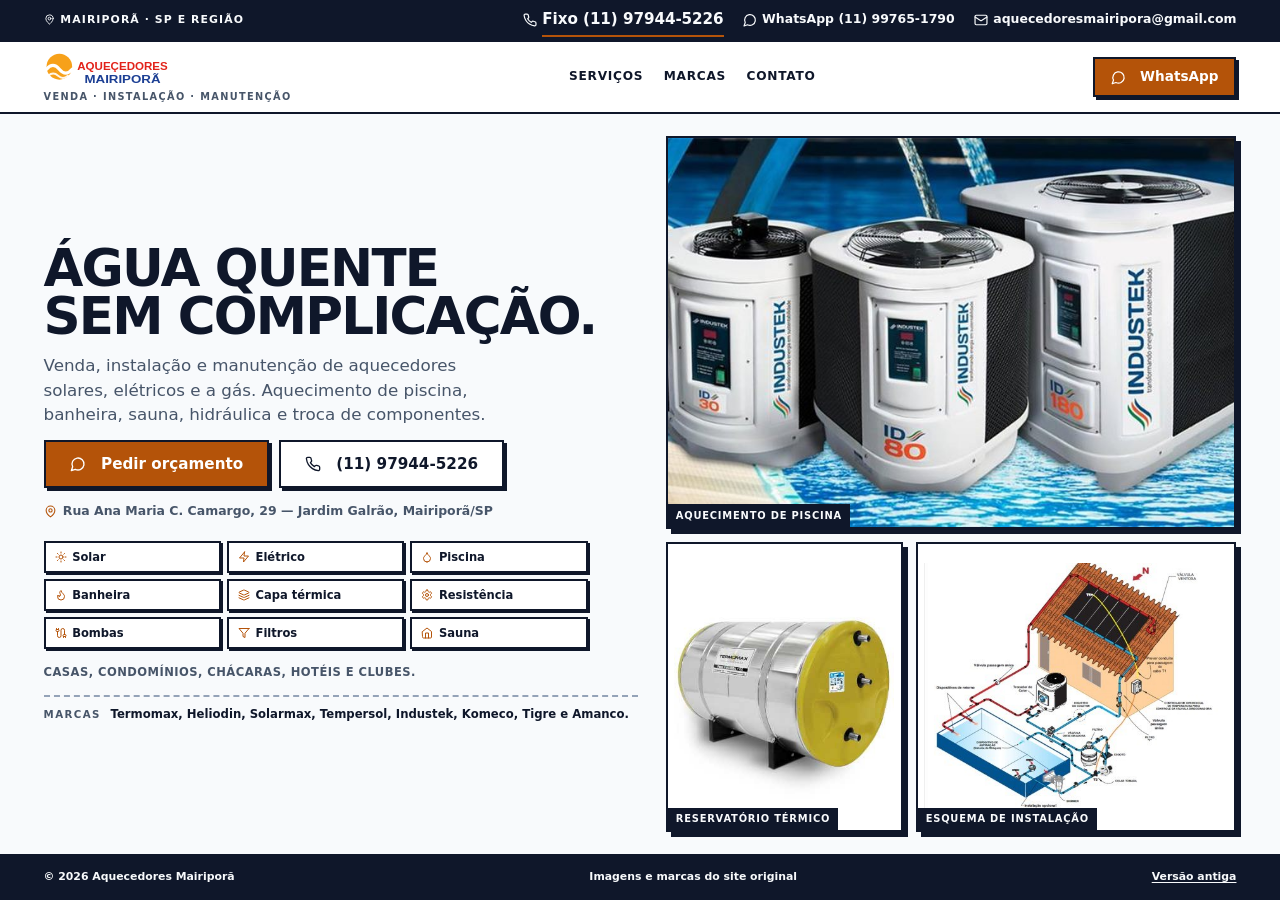
==== commit 595a6f1a: "Aplica logo vetorial, novo telefone fixo e contatos em destaque no topo" ====
--- a/static/index.html
+++ b/static/index.html
@@ -4,7 +4,7 @@
   <meta charset="utf-8">
   <meta name="viewport" content="width=device-width, initial-scale=1.0">
   <title>Aquecedores Mairiporã — Instalação, manutenção e venda</title>
-  <meta name="description" content="Venda, instalação e manutenção de aquecedores solares, elétricos e a gás em Mairiporã e região. Aquecimento de piscina, banheira e hidráulica. WhatsApp (11) 99765-1790.">
+  <meta name="description" content="Venda, instalação e manutenção de aquecedores solares, elétricos e a gás em Mairiporã e região. Aquecimento de piscina, banheira e hidráulica. WhatsApp (11) 99765-1790 e telefone (11) 97944-5226.">
   <meta name="theme-color" content="#0f172a">
 
   <!-- Open Graph -->
@@ -18,7 +18,7 @@
   <meta name="twitter:title" content="Aquecedores Mairiporã">
   <meta name="twitter:description" content="Instalação, manutenção e venda de aquecedores em Mairiporã e região.">
 
-  <link rel="icon" href="assets/icons/flame.svg" type="image/svg+xml">
+  <link rel="icon" href="assets/img/marca-sol.svg" type="image/svg+xml">
   <link rel="stylesheet" href="assets/css/styles.css">
 
   <script type="application/ld+json">
@@ -27,7 +27,7 @@
     "@type": "HVACBusiness",
     "name": "Aquecedores Mairiporã",
     "description": "Venda, instalação e manutenção de aquecedores solares, elétricos e a gás, aquecimento de piscina, banheira e hidráulica.",
-    "telephone": "+55 11 4604-5226",
+    "telephone": "+55 11 97944-5226",
     "email": "aquecedoresmairipora@gmail.com",
     "url": "https://nicolas-b-t.github.io/site-aquecedores-mairipora/",
     "address": {
@@ -55,9 +55,27 @@
 
   <div class="lp-shell">
 
+    <div class="lp-topbar" id="contato">
+      <div class="lp-topbar-inner">
+        <p class="lp-topbar-region" data-icon="map-pin">Mairiporã · SP e região</p>
+        <ul class="lp-topbar-contacts" aria-label="Contatos">
+          <li data-icon="phone">
+            <a href="tel:+5511979445226">Fixo (11) 97944-5226</a>
+          </li>
+          <li data-icon="message-circle">
+            <a href="https://wa.me/5511997651790">WhatsApp (11) 99765-1790</a>
+          </li>
+          <li data-icon="mail">
+            <a href="mailto:aquecedoresmairipora@gmail.com">aquecedoresmairipora@gmail.com</a>
+          </li>
+        </ul>
+      </div>
+    </div>
+
     <header class="lp-header">
       <a class="lp-brand" href="index.html" aria-label="Aquecedores Mairiporã — página inicial">
-        <img src="assets/img/logo-aquecedores-mairipora.jpg" alt="Aquecedores Mairiporã — venda, instalação e manutenção" width="300" height="156">
+        <img src="assets/img/logo-aquecedores-mairipora.svg" alt="Aquecedores Mairiporã" width="300" height="88">
+        <span class="lp-brand-tag">Venda · Instalação · Manutenção</span>
       </a>
 
       <nav class="lp-nav" aria-label="Navegação principal">
@@ -75,8 +93,6 @@
 
       <section class="lp-copy" aria-labelledby="lp-title">
         <div class="lp-copy-core">
-          <p class="lp-tag" data-icon="map-pin">Mairiporã · SP e região</p>
-
           <h1 id="lp-title">Água quente<br>sem complicação.</h1>
 
           <p class="lp-lead">
@@ -88,10 +104,14 @@
             <a class="btn btn-primary" href="https://wa.me/5511997651790" data-icon="message-circle">
               Pedir orçamento
             </a>
-            <a class="btn btn-secondary" href="tel:+551146045226" data-icon="phone">
-              (11) 4604-5226
+            <a class="btn btn-secondary" href="tel:+5511979445226" data-icon="phone">
+              (11) 97944-5226
             </a>
           </div>
+
+          <p class="lp-address" data-icon="map-pin">
+            Rua Ana Maria C. Camargo, 29 — Jardim Galrão, Mairiporã/SP
+          </p>
         </div>
 
         <div class="lp-copy-foot">
@@ -135,24 +155,6 @@
 
     </main>
 
-    <section class="lp-contact" id="contato" aria-labelledby="contato-titulo">
-      <h2 id="contato-titulo" class="visually-hidden">Contato</h2>
-      <ul>
-        <li data-icon="message-circle">
-          <a href="https://wa.me/5511997651790">WhatsApp (11) 99765-1790</a>
-        </li>
-        <li data-icon="phone">
-          <a href="tel:+551146045226">Telefone (11) 4604-5226</a>
-        </li>
-        <li data-icon="mail">
-          <a href="mailto:aquecedoresmairipora@gmail.com">aquecedoresmairipora@gmail.com</a>
-        </li>
-        <li data-icon="map-pin">
-          Rua Ana Maria C. Camargo, 29 — Jardim Galrão, Mairiporã/SP
-        </li>
-      </ul>
-    </section>
-
     <footer class="lp-footer">
       <p>© <span data-current-year>2026</span> Aquecedores Mairiporã</p>
       <p>Imagens e marcas do site original</p>
--- a/static/assets/css/styles.css
+++ b/static/assets/css/styles.css
@@ -1638,7 +1638,75 @@
   background-color: var(--color-bg);
 }
 
-/* 1. Cabeçalho ----------------------------------------------------------- */
+/* 1. Barra de contatos --------------------------------------------------- */
+
+.lp-topbar {
+  background-color: var(--color-text-main);
+  color: var(--color-bg);
+  border-block-end: var(--line-width) solid var(--color-text-main);
+}
+
+.lp-topbar-inner {
+  display: flex;
+  flex-wrap: wrap;
+  align-items: center;
+  justify-content: space-between;
+  gap: 0.2rem 1.4rem;
+  padding-block: 0.2rem;
+  padding-inline: clamp(1rem, 3.4vw, 3rem);
+  font-size: 0.78rem;
+  font-weight: 700;
+}
+
+.lp-topbar-region {
+  font-size: 0.68rem;
+  font-weight: 800;
+  letter-spacing: 0.1em;
+  text-transform: uppercase;
+}
+
+.lp-topbar-contacts {
+  display: flex;
+  flex-wrap: wrap;
+  align-items: center;
+  gap: 0.1rem 1.2rem;
+  margin: 0;
+  padding: 0;
+  list-style: none;
+}
+
+.lp-topbar-contacts li {
+  display: inline-flex;
+  align-items: center;
+}
+
+.lp-topbar [data-icon]::before,
+.lp-topbar .btn[data-icon]::before {
+  background-color: currentColor;
+}
+
+.lp-topbar a {
+  display: inline-flex;
+  align-items: center;
+  min-block-size: 34px;
+  color: inherit;
+  text-decoration: none;
+  border-block-end: 2px solid transparent;
+}
+
+.lp-topbar a:hover,
+.lp-topbar a:focus-visible {
+  border-block-end-color: currentColor;
+}
+
+.lp-topbar-contacts li:first-child a {
+  font-size: 0.95rem;
+  font-weight: 900;
+  letter-spacing: -0.005em;
+  border-block-end-color: var(--color-cta);
+}
+
+/* 2. Cabeçalho ----------------------------------------------------------- */
 
 .lp-header {
   display: flex;
@@ -1654,17 +1722,55 @@
 
 .lp-brand {
   display: inline-flex;
-  align-items: center;
-  gap: 0.65rem;
+  flex-direction: column;
+  align-items: flex-start;
+  gap: 0.15rem;
   color: var(--color-text-main);
   text-decoration: none;
 }
 
 .lp-brand img {
-  inline-size: clamp(104px, 7.6vw, 132px);
-  block-size: auto;
-  border: var(--line-width) solid var(--color-text-main);
+  block-size: clamp(34px, 4.2vh, 46px);
+  inline-size: auto;
+}
+
+.lp-brand-tag {
+  font-size: 0.61rem;
+  font-weight: 800;
+  line-height: 1;
+  letter-spacing: 0.14em;
+  text-transform: uppercase;
+  color: var(--color-text-muted);
+}
+
+@media (prefers-color-scheme: dark) {
+  html:not([data-theme="light"]) .lp-brand {
+    background-color: #ffffff;
+    padding: 0.3rem 0.55rem;
+  }
+
+  html:not([data-theme="light"]) .lp-brand-tag {
+    color: #334155;
+  }
+
+  html:not([data-theme="light"]) .lp-topbar {
+    background-color: var(--color-surface-subtle);
+    color: var(--color-text-main);
+  }
+}
+
+html[data-theme="dark"] .lp-brand {
   background-color: #ffffff;
+  padding: 0.3rem 0.55rem;
+}
+
+html[data-theme="dark"] .lp-brand-tag {
+  color: #334155;
+}
+
+html[data-theme="dark"] .lp-topbar {
+  background-color: var(--color-surface-subtle);
+  color: var(--color-text-main);
 }
 
 .lp-nav {
@@ -1719,27 +1825,16 @@
   min-inline-size: 0;
 }
 
-.lp-tag {
+.lp-address {
   display: inline-flex;
   align-items: center;
-  align-self: flex-start;
-  padding: 0.3rem 0.65rem;
-  background-color: var(--color-cta);
-  color: var(--color-cta-text);
-  border: var(--line-width) solid var(--color-text-main);
-  box-shadow: 3px 3px 0 var(--color-text-main);
-  font-size: 0.7rem;
-  font-weight: 800;
-  letter-spacing: 0.07em;
-  text-transform: uppercase;
-}
-
-.lp-tag[data-icon]::before {
-  background-color: currentColor;
+  font-size: 0.78rem;
+  font-weight: 700;
+  color: var(--color-text-muted);
 }
 
 .lp-copy h1 {
-  font-size: clamp(2rem, 1rem + 3.5vw, 4.4rem);
+  font-size: clamp(1.9rem, 0.9rem + 2.9vw, 4.4rem);
   font-weight: 900;
   line-height: 0.92;
   letter-spacing: -0.035em;
@@ -1869,48 +1964,7 @@
   text-transform: uppercase;
 }
 
-/* 4. Faixa de contato ---------------------------------------------------- */
-
-.lp-contact {
-  border-block-start: var(--line-width) solid var(--color-text-main);
-  background-color: var(--color-surface-subtle);
-}
-
-.lp-contact ul {
-  display: flex;
-  flex-wrap: wrap;
-  align-items: center;
-  justify-content: space-between;
-  gap: 0.3rem 1.2rem;
-  padding-block: 0.55rem;
-  padding-inline: clamp(1rem, 3.4vw, 3rem);
-  margin: 0;
-  list-style: none;
-  font-size: 0.78rem;
-  font-weight: 600;
-}
-
-.lp-contact li {
-  display: inline-flex;
-  align-items: center;
-  min-block-size: 32px;
-}
-
-.lp-contact a {
-  display: inline-flex;
-  align-items: center;
-  min-block-size: 32px;
-  color: var(--color-text-main);
-  text-decoration: none;
-  border-block-end: 2px solid var(--color-cta);
-}
-
-.lp-contact a:hover,
-.lp-contact a:focus-visible {
-  background-color: var(--color-cta-subtle);
-}
-
-/* 5. Rodapé -------------------------------------------------------------- */
+/* 4. Rodapé -------------------------------------------------------------- */
 
 .lp-footer {
   display: flex;
@@ -1990,14 +2044,37 @@
     padding-block-start: 0.25rem;
   }
 
-  .lp-contact ul {
-    align-items: flex-start;
-    flex-direction: column;
-  }
-
-  .lp-contact a,
   .lp-footer a {
     min-block-size: 44px;
+  }
+
+  .lp-topbar-inner {
+    flex-direction: row;
+    align-items: center;
+    gap: 0;
+    padding-block: 0.15rem;
+  }
+
+  .lp-topbar-region {
+    display: none;
+  }
+
+  .lp-topbar-contacts {
+    inline-size: 100%;
+    gap: 0 0.9rem;
+  }
+
+  .lp-topbar a {
+    min-block-size: 40px;
+    font-size: 0.76rem;
+  }
+
+  .lp-topbar-contacts li:first-child a {
+    font-size: 0.82rem;
+  }
+
+  .lp-topbar-contacts li:last-child {
+    display: none;
   }
 
   .lp-footer {
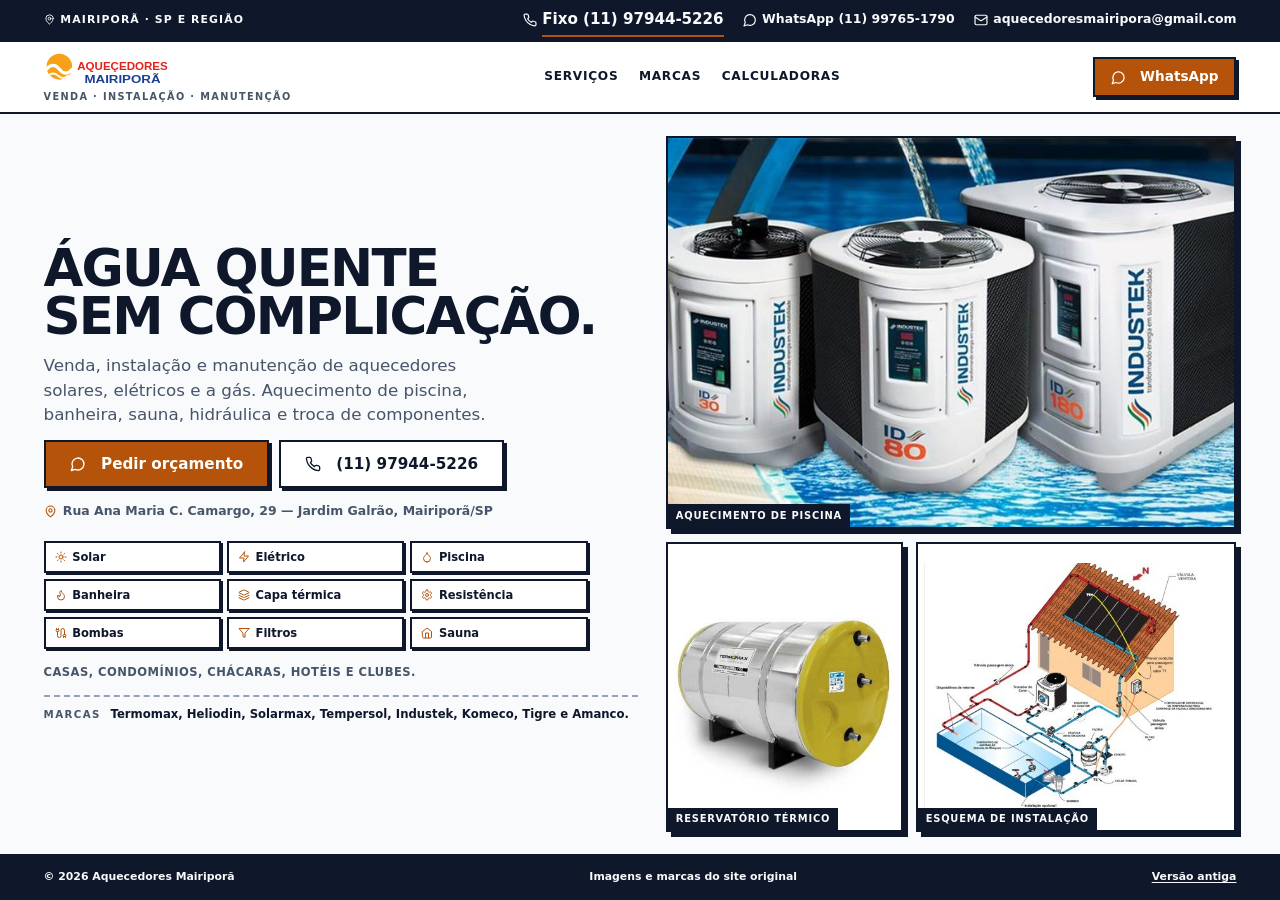
==== commit 99666390: "Publica calculadoras de aquecimento e catálogo técnico" ====
--- a/static/index.html
+++ b/static/index.html
@@ -81,7 +81,7 @@
       <nav class="lp-nav" aria-label="Navegação principal">
         <a href="#servicos">Serviços</a>
         <a href="#marcas">Marcas</a>
-        <a href="#contato">Contato</a>
+        <a href="calculadoras.html">Calculadoras</a>
       </nav>
 
       <a class="btn btn-primary btn-sm lp-header-cta" href="https://wa.me/5511997651790" data-icon="message-circle">
--- a/static/assets/css/styles.css
+++ b/static/assets/css/styles.css
@@ -2019,7 +2019,7 @@
     block-size: 100%;
   }
 
-  body {
+  body:not(.tools-page) {
     overflow: hidden;
   }
 
@@ -2094,7 +2094,76 @@
   }
 }
 
-/* 8. Impressão ----------------------------------------------------------- */
+/* 8. Calculadoras e catálogo --------------------------------------------- */
+
+.tools-main {
+  width: min(100% - 2rem, 68rem);
+  margin-inline: auto;
+  padding-block: var(--space-lg);
+}
+
+.tools-main h1 {
+  line-height: 1.05;
+  font-size: clamp(2rem, 5.5vw, 3.5rem);
+  margin-block-end: var(--space-xs);
+}
+
+.tools-panel {
+  margin-block-start: var(--space-lg);
+  padding: clamp(1rem, 3vw, 1.75rem);
+  border: 2px solid var(--color-text-main);
+  box-shadow: 3px 3px 0 var(--color-text-main);
+  background: var(--color-surface);
+}
+
+.tools-fields {
+  display: grid;
+  grid-template-columns: repeat(auto-fit, minmax(min(100%, 16rem), 1fr));
+  gap: var(--space-sm);
+  margin-block: var(--space-sm);
+}
+
+.tools-fields label { font-weight: 700; }
+.tools-fields .form-input { margin-block-start: .25rem; }
+.tools-panel fieldset { margin-block: var(--space-sm); }
+.tools-panel legend { font-weight: 800; }
+.tools-page [hidden] { display: none; }
+
+.tools-result {
+  border-block-start: 2px solid var(--color-border-strong);
+  margin-block-start: var(--space-md);
+  padding-block-start: var(--space-md);
+}
+
+.tools-result ul { padding-inline-start: 1.25rem; }
+.tools-result li + li { margin-block-start: var(--space-xs); }
+.tools-result .btn { margin-block-start: var(--space-sm); }
+
+.tools-catalog {
+  list-style: none;
+  padding: 0;
+  display: grid;
+  grid-template-columns: repeat(auto-fit, minmax(min(100%, 17rem), 1fr));
+  gap: var(--space-sm);
+  margin-block: var(--space-sm);
+}
+
+.tools-catalog li {
+  overflow-wrap: anywhere;
+  border: 2px solid var(--color-border-strong);
+  padding: var(--space-sm);
+  background: var(--color-surface-subtle);
+}
+
+.tools-catalog h3 { font-size: 1rem; }
+.tools-catalog p { margin-block: var(--space-xs); }
+.tools-privacy { margin-block-start: var(--space-lg); }
+
+@media (min-width: 1024px) and (min-height: 620px) {
+  body.tools-page { block-size: auto; }
+}
+
+/* 9. Impressão ----------------------------------------------------------- */
 
 @media print {
   .lp-nav,
